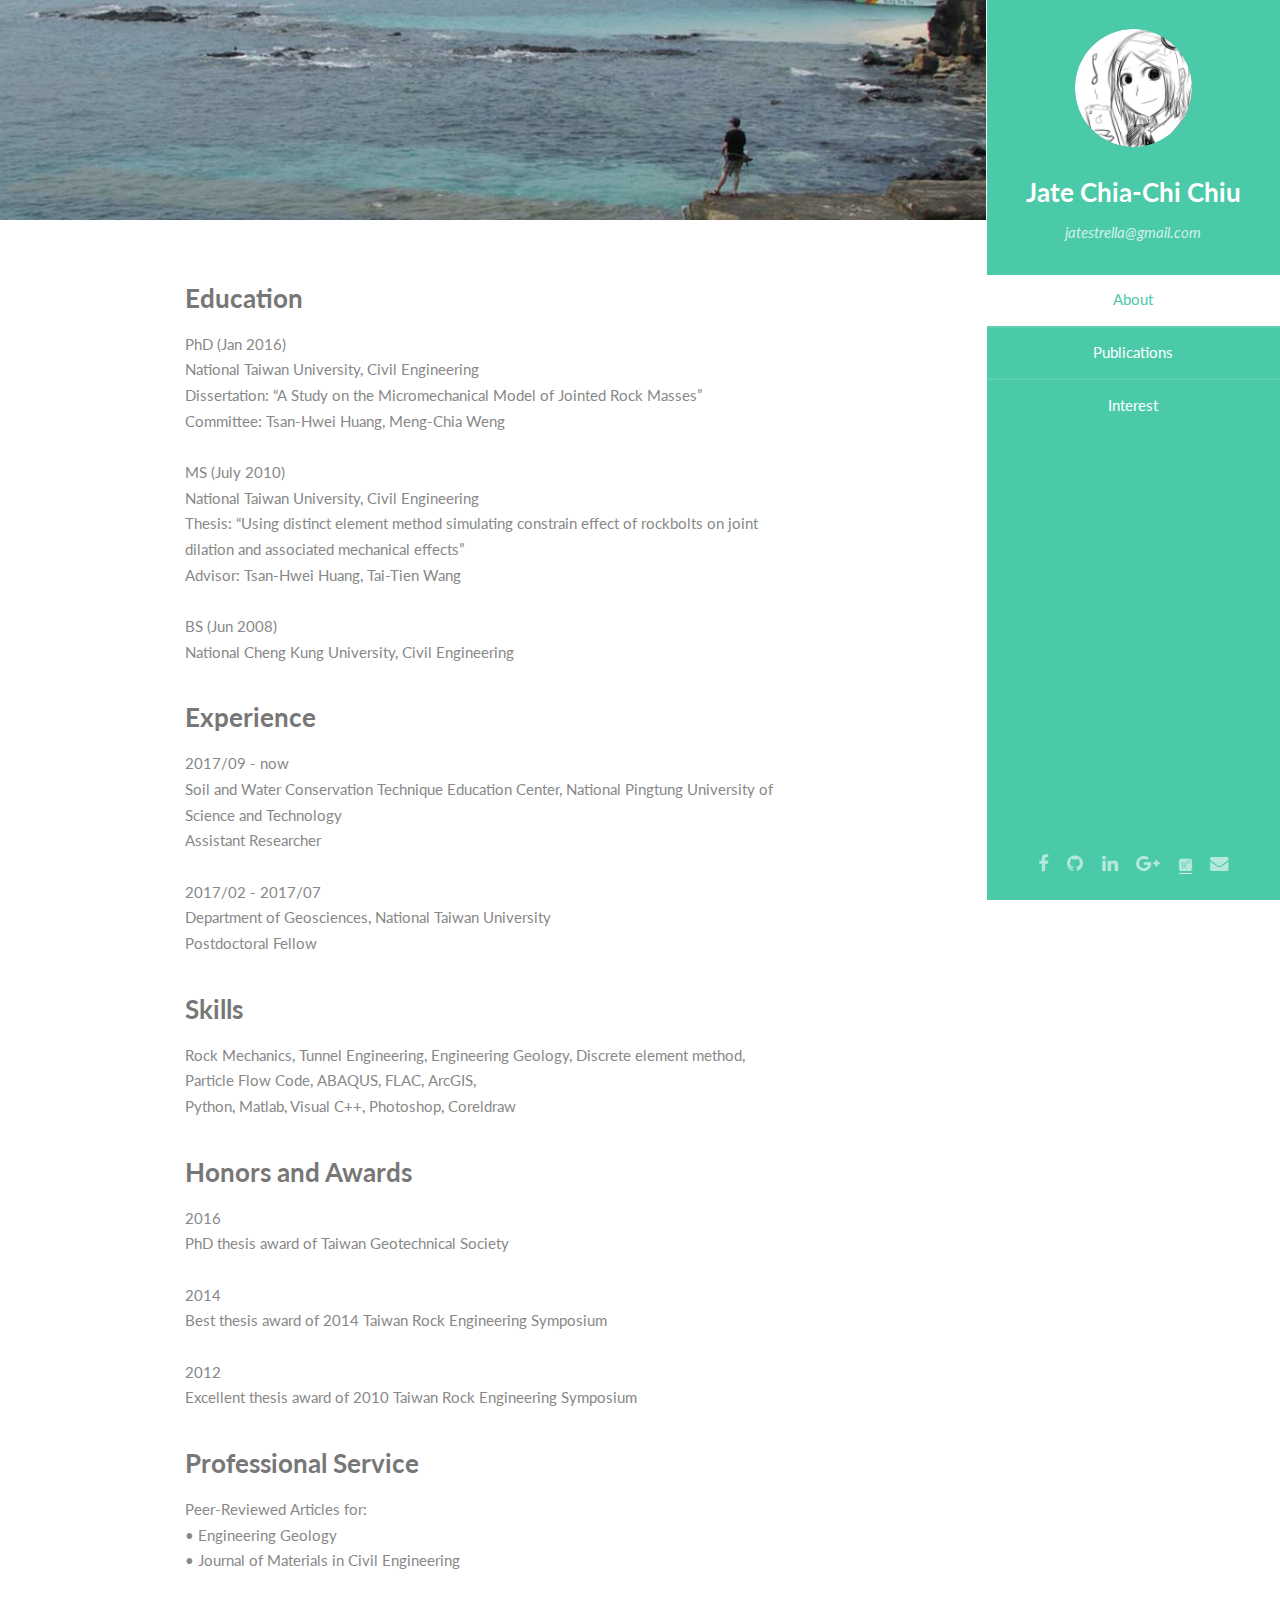
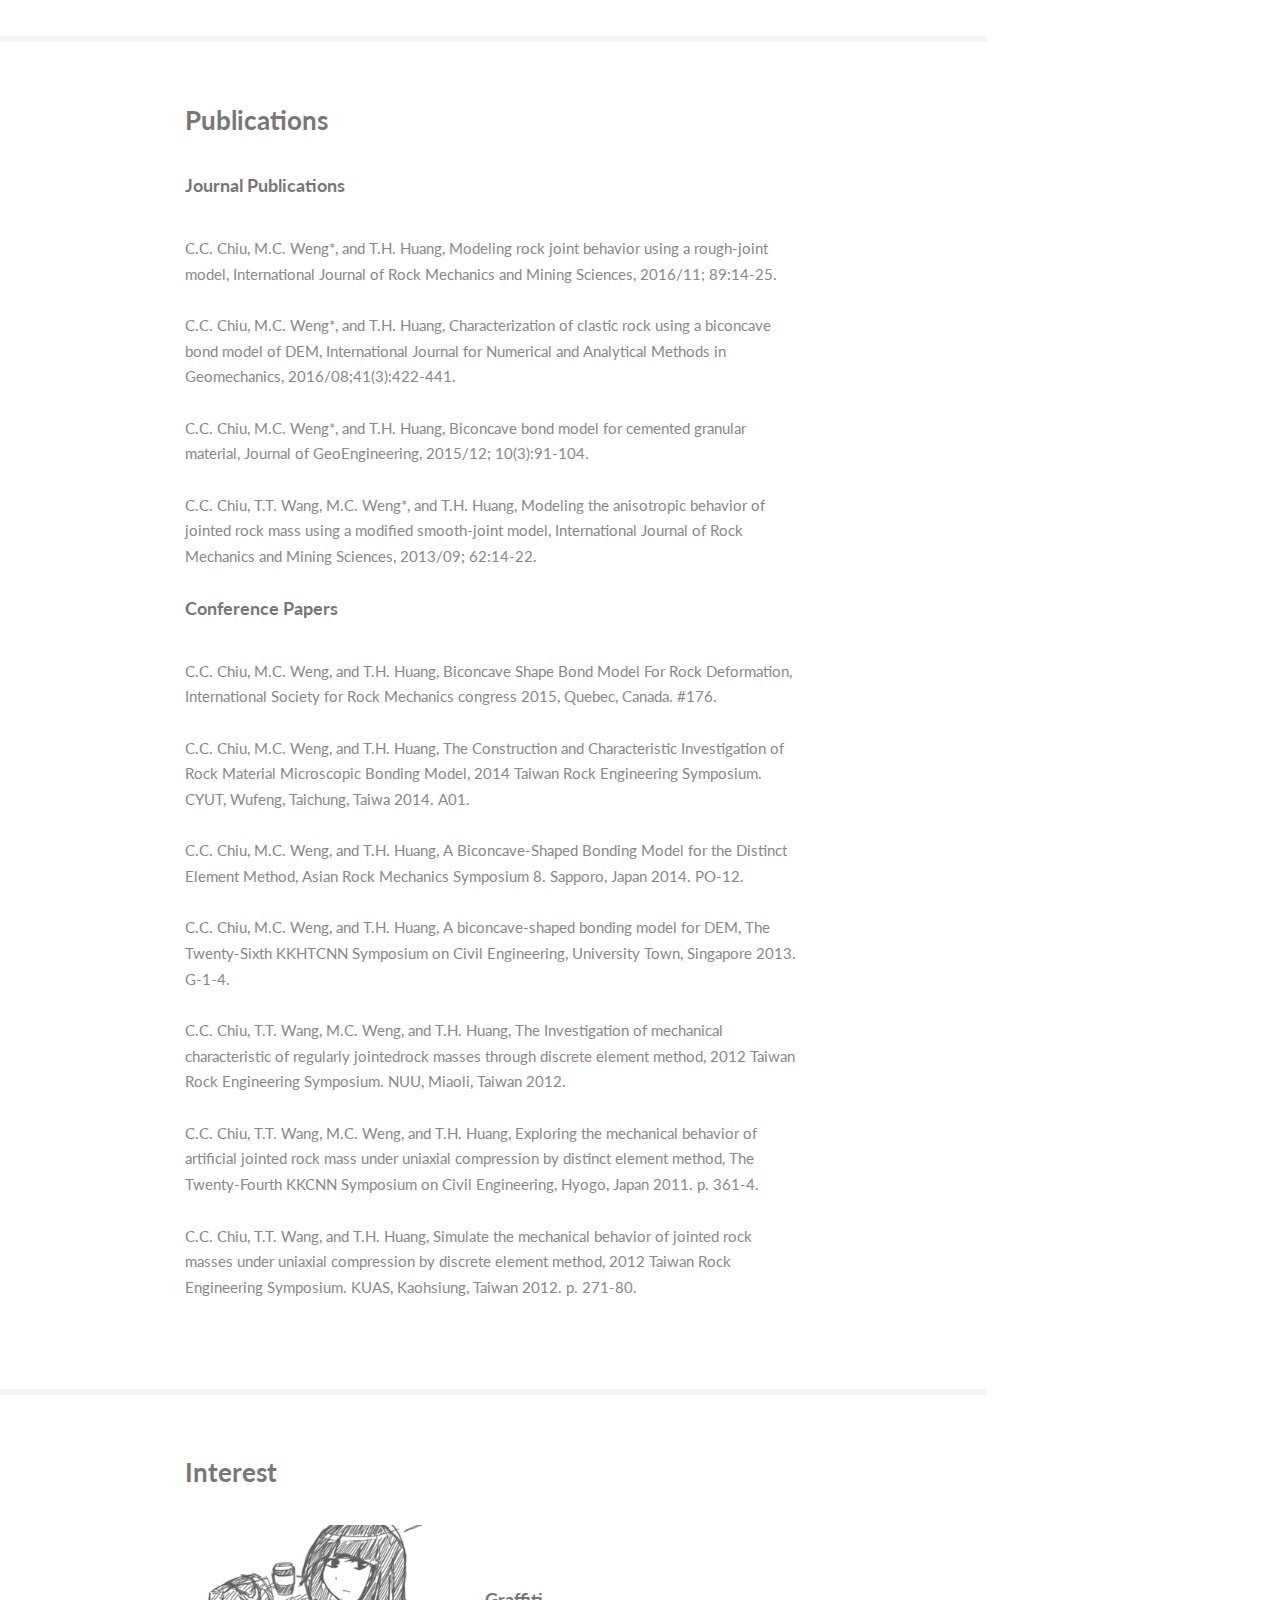
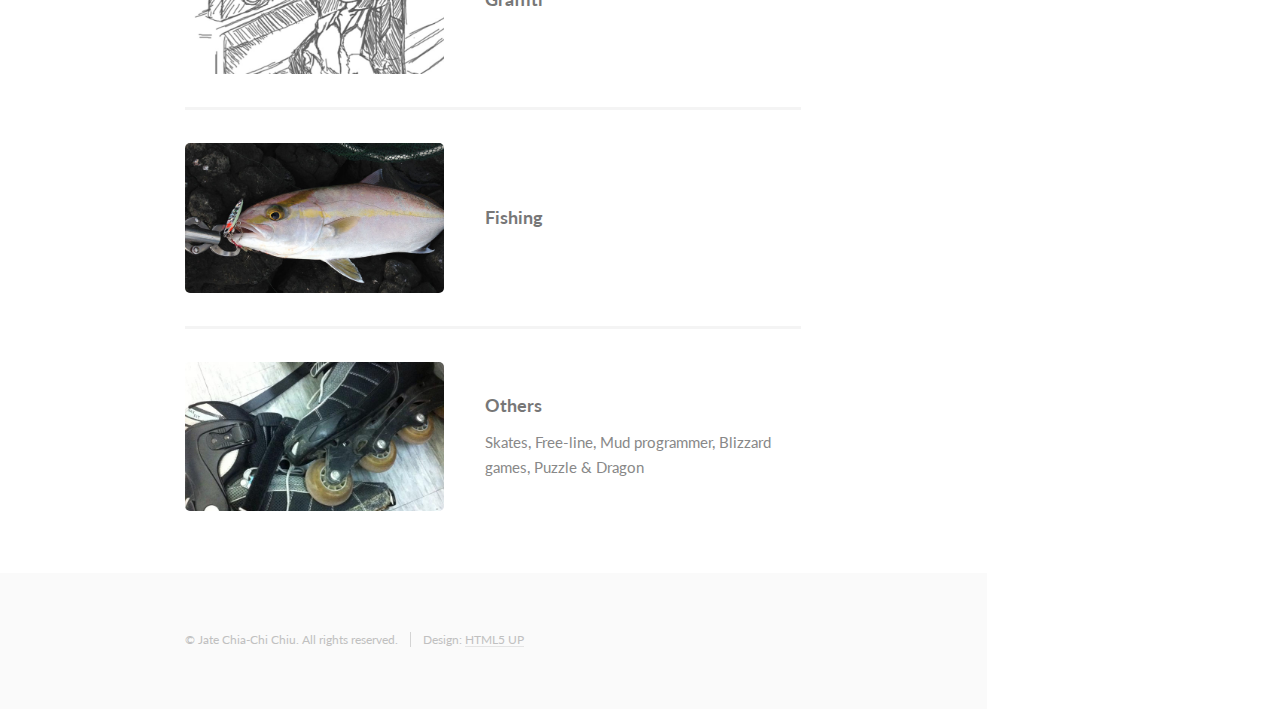
==== index.html @ c4b32a1b "Add files via upload" ====
<!DOCTYPE HTML>
<!--
	Read Only by HTML5 UP
	html5up.net | @ajlkn
	Free for personal and commercial use under the CCA 3.0 license (html5up.net/license)
-->
<html>
	<head>
		<title>Jate's Personal Website</title>
		<meta charset="utf-8" />
		<meta name="viewport" content="width=device-width, initial-scale=1" />
		<!--[if lte IE 8]><script src="assets/js/ie/html5shiv.js"></script><![endif]-->
		<link rel="stylesheet" href="assets/css/main.css" />
		<link rel="stylesheet" href="assets/css/academicons.css"/>
		<link rel="shortcut icon" href="favicon.ico"/>		
		<!--[if lte IE 8]><link rel="stylesheet" href="assets/css/ie8.css" /><![endif]-->
	</head>
	<body>

		<!-- Header -->
			<section id="header">
				<header>
					<span class="image avatar"><img src="images/logo.jpg" alt="" /></span>
					<h1 id="logo"><a href="#">Jate Chia-Chi Chiu</a></h1>
					<p><i><a href="mailto:jatestrella@gmail.com" class="icon">jatestrella@gmail.com</a></i></p>
				</header>
				<nav id="nav">
					<ul>
						<li><a href="#one" class="active">About</a></li>
						<li><a href="#two">Publications</a></li>
						<li><a href="#three">Interest</a></li>
					</ul>
				</nav>
				<footer>
					<ul class="icons">
						<li><a href="https://www.facebook.com/estrella.jate" class="icon fa-facebook"><span class="label"></span></a></li>
						<li><a href="https://github.com/jatestrella" class="icon fa-github"><span class="label"></span></a></li>
						<li><a href="https://www.linkedin.com/in/chia-chi-chiu-8724b4b8/" class="icon fa-linkedin"><span class="label"></span></a></li>
						<li><a href="https://plus.google.com/+EstrellaJate" class="icon fa-google-plus"><span class="label"></span></a></li>
						<li><a href="https://www.researchgate.net/profile/Chia_Chi_Chiu" class="ai ai-researchgate-square"><span class="label"></span></a></li>	
						<li><a href="mailto:jatestrella@gmail.com" class="icon fa-envelope"><span class="label"></span></a></li>
					</ul>
				</footer>
			</section>

		<!-- Wrapper -->
			<div id="wrapper">

				<!-- Main -->
					<div id="main">

						<!-- One -->
							<section id="one">
								<div class="container">
									<header class="major">
										<h3>Education</h3>
									</header>
									<p>
										PhD (Jan 2016)<br/>
										National Taiwan University, Civil Engineering<br />
										Dissertation: “A Study on the Micromechanical Model of Jointed Rock Masses”<br/>
										Committee: Tsan-Hwei Huang, Meng-Chia Weng<br/>
										<br/>
										MS (July 2010)<br/>
										National Taiwan University, Civil Engineering<br/>
										Thesis: “Using distinct element method simulating constrain effect of rockbolts on joint dilation and associated mechanical effects”<br/>
										Advisor: Tsan-Hwei Huang, Tai-Tien Wang<br/>
										<br/>
										BS (Jun 2008)<br/>
										National Cheng Kung University, Civil Engineering<br/>
									</p>
									
									<header class="major">
										<h3>Experience</h3>
									</header>
									<p>
										2017/09 - now<br/>
										Soil and Water Conservation Technique Education Center, National Pingtung University of Science and Technology<br/>
										Assistant Researcher<br/>
										<br/>
										2017/02 - 2017/07<br/>
										Department of Geosciences, National Taiwan University<br/>
										Postdoctoral Fellow<br/>
									</p>
									
									<header class="major">
										<h3>Skills</h3>
									</header>
									<p>
										Rock Mechanics, Tunnel Engineering, Engineering Geology, Discrete element method, <br/>
										Particle Flow Code, ABAQUS, FLAC, ArcGIS, <br/>
										Python, Matlab, Visual C++, Photoshop, Coreldraw
									</p>
									
									<header class="major">
										<h3>Honors and Awards</h3>
									</header>
									<p>
										2016<br/>
										PhD thesis award of Taiwan Geotechnical Society<br/>
										<br/>
										2014<br/>
										Best thesis award of 2014 Taiwan Rock Engineering Symposium<br/>
										<br/>
										2012<br/>
										Excellent thesis award of 2010 Taiwan Rock Engineering Symposium<br/>
									</p>
									
									<header class="major">
										<h3>Professional Service</h3>
									</header>
									<p>
										Peer-Reviewed Articles for:<br/>
										•   Engineering Geology<br/>
										•   Journal of Materials in Civil Engineering<br/>
									</p>
									
								</div>
							</section>

						<!-- Two -->
							<section id="two">
								<div class="container">
									<header class="major">
										<h3>Publications</h3>
									</header>
									<p>
										<h4>Journal Publications</h4><br/>
										C.C. Chiu, M.C. Weng*, and T.H. Huang, Modeling rock joint behavior using a rough-joint model, International Journal of Rock Mechanics and Mining Sciences, 2016/11; 89:14-25.<br/><br/>
										C.C. Chiu, M.C. Weng*, and T.H. Huang, Characterization of clastic rock using a biconcave bond model of DEM, International Journal for Numerical and Analytical Methods in Geomechanics, 2016/08;41(3):422-441.<br/><br/>
										C.C. Chiu, M.C. Weng*, and T.H. Huang, Biconcave bond model for cemented granular material, Journal of GeoEngineering, 2015/12; 10(3):91-104.<br/><br/>
										C.C. Chiu, T.T. Wang, M.C. Weng*, and T.H. Huang, Modeling the anisotropic behavior of jointed rock mass using a modified smooth-joint model, International Journal of Rock Mechanics and Mining Sciences, 2013/09; 62:14-22.<br/><br/>
										<h4>Conference Papers</h4><br/>
										C.C. Chiu, M.C. Weng, and T.H. Huang, Biconcave Shape Bond Model For Rock Deformation,  International Society for Rock Mechanics congress 2015, Quebec, Canada. #176.<br/><br/>
										C.C. Chiu, M.C. Weng, and T.H. Huang, The Construction and Characteristic Investigation of Rock Material Microscopic Bonding Model, 2014 Taiwan Rock Engineering Symposium. CYUT, Wufeng, Taichung, Taiwa 2014. A01.<br/><br/>
										C.C. Chiu, M.C. Weng, and T.H. Huang, A Biconcave-Shaped Bonding Model for the Distinct Element Method, Asian Rock Mechanics Symposium 8. Sapporo, Japan 2014. PO-12.<br/><br/>
										C.C. Chiu, M.C. Weng, and T.H. Huang, A biconcave-shaped bonding model for DEM, The Twenty-Sixth KKHTCNN Symposium on Civil Engineering, University Town, Singapore 2013. G-1-4.<br/><br/>
										C.C. Chiu, T.T. Wang, M.C. Weng, and T.H. Huang, The Investigation of mechanical characteristic of regularly jointedrock masses through discrete element method, 2012 Taiwan Rock Engineering Symposium. NUU, Miaoli, Taiwan 2012.<br/><br/>
										C.C. Chiu, T.T. Wang, M.C. Weng, and T.H. Huang, Exploring the mechanical behavior of artificial jointed rock mass under uniaxial compression by distinct element method, The Twenty-Fourth KKCNN Symposium on Civil Engineering, Hyogo, Japan 2011. p. 361-4.<br/><br/>
										C.C. Chiu, T.T. Wang, and T.H. Huang, Simulate the mechanical behavior of jointed rock masses under uniaxial compression by discrete element method, 2012 Taiwan Rock Engineering Symposium. KUAS, Kaohsiung, Taiwan 2012. p. 271-80.<br/><br/>
									</p>

								</div>
							</section>

						<!-- Three -->
							<section id="three">
								<div class="container">
									<h3>Interest</h3>
									<p></p>
									<div class="features">
										<article>
											<a href="#" class="image"><img src="images/Graffiti.jpg" alt="" /></a>
											<div class="inner">
												<h4>Graffiti</h4>
											</div>
										</article>
										<article>
											<a href="fishingalbum.html" class="image"><img src="images/Fishing.jpg" alt="" /></a>
											<div class="inner">
												<h4>Fishing</h4>
											</div>
											
											
											
											
										</article>
										<article>
											<a href="#" class="image"><img src="images/Interest.jpg" alt="" /></a>
											<div class="inner">
												<h4>Others</h4>
												<p>Skates, Free-line, Mud programmer, Blizzard games, Puzzle & Dragon</p>
											</div>
										</article>
									</div>
								</div>
							</section>

					</div>

				<!-- Footer -->
					<section id="footer">
						<div class="container">
							<ul class="copyright">
								<li>&copy; Jate Chia-Chi Chiu. All rights reserved.</li><li>Design: <a href="http://html5up.net">HTML5 UP</a></li>
							</ul>
						</div>
					</section>

			</div>

		<!-- Scripts -->
			<script src="assets/js/jquery.min.js"></script>
			<script src="assets/js/jquery.scrollzer.min.js"></script>
			<script src="assets/js/jquery.scrolly.min.js"></script>
			<script src="assets/js/skel.min.js"></script>
			<script src="assets/js/util.js"></script>
			<!--[if lte IE 8]><script src="assets/js/ie/respond.min.js"></script><![endif]-->
			<script src="assets/js/main.js"></script>

	</body>
</html>
---- assets/css/main.css ----
@import url("font-awesome.min.css");
@import url("https://fonts.googleapis.com/css?family=Lato:400,400italic,700,700italic|Source+Code+Pro:400");

/*
	Read Only by HTML5 UP
	html5up.net | @ajlkn
	Free for personal and commercial use under the CCA 3.0 license (html5up.net/license)
*/

/* Reset */

	html, body, div, span, applet, object, iframe, h1, h2, h3, h4, h5, h6, p, blockquote, pre, a, abbr, acronym, address, big, cite, code, del, dfn, em, img, ins, kbd, q, s, samp, small, strike, strong, sub, sup, tt, var, b, u, i, center, dl, dt, dd, ol, ul, li, fieldset, form, label, legend, table, caption, tbody, tfoot, thead, tr, th, td, article, aside, canvas, details, embed, figure, figcaption, footer, header, hgroup, menu, nav, output, ruby, section, summary, time, mark, audio, video {
		margin: 0;
		padding: 0;
		border: 0;
		font-size: 100%;
		font: inherit;
		vertical-align: baseline;
	}

	article, aside, details, figcaption, figure, footer, header, hgroup, menu, nav, section {
		display: block;
	}

	body {
		line-height: 1;
	}

	ol, ul {
		list-style: none;
	}

	blockquote, q {
		quotes: none;
	}

	blockquote:before, blockquote:after, q:before, q:after {
		content: '';
		content: none;
	}

	table {
		border-collapse: collapse;
		border-spacing: 0;
	}

	body {
		-webkit-text-size-adjust: none;
	}

/* Box Model */

	*, *:before, *:after {
		-moz-box-sizing: border-box;
		-webkit-box-sizing: border-box;
		box-sizing: border-box;
	}

/* Containers */

	.container {
		margin-left: auto;
		margin-right: auto;
	}

	.container.\31 25\25 {
		width: 100%;
		max-width: 56.25em;
		min-width: 45em;
	}

	.container.\37 5\25 {
		width: 33.75em;
	}

	.container.\35 0\25 {
		width: 22.5em;
	}

	.container.\32 5\25 {
		width: 11.25em;
	}

	.container {
		width: 45em;
	}

	@media screen and (max-width: 1680px) {

		.container.\31 25\25 {
			width: 100%;
			max-width: 56.25em;
			min-width: 45em;
		}

		.container.\37 5\25 {
			width: 33.75em;
		}

		.container.\35 0\25 {
			width: 22.5em;
		}

		.container.\32 5\25 {
			width: 11.25em;
		}

		.container {
			width: 45em;
		}

	}

	@media screen and (max-width: 1280px) {

		.container.\31 25\25 {
			width: 100%;
			max-width: 52.5em;
			min-width: 42em;
		}

		.container.\37 5\25 {
			width: 31.5em;
		}

		.container.\35 0\25 {
			width: 21em;
		}

		.container.\32 5\25 {
			width: 10.5em;
		}

		.container {
			width: 42em;
		}

	}

	@media screen and (max-width: 1024px) {

		.container.\31 25\25 {
			width: 100%;
			max-width: 106.25%;
			min-width: 85%;
		}

		.container.\37 5\25 {
			width: 63.75%;
		}

		.container.\35 0\25 {
			width: 42.5%;
		}

		.container.\32 5\25 {
			width: 21.25%;
		}

		.container {
			width: 85% !important;
		}

	}

	@media screen and (max-width: 736px) {

		.container.\31 25\25 {
			width: 100%;
			max-width: 112.5%;
			min-width: 90%;
		}

		.container.\37 5\25 {
			width: 67.5%;
		}

		.container.\35 0\25 {
			width: 45%;
		}

		.container.\32 5\25 {
			width: 22.5%;
		}

		.container {
			width: 90% !important;
		}

	}

	@media screen and (max-width: 480px) {

		.container.\31 25\25 {
			width: 100%;
			max-width: 112.5%;
			min-width: 90%;
		}

		.container.\37 5\25 {
			width: 67.5%;
		}

		.container.\35 0\25 {
			width: 45%;
		}

		.container.\32 5\25 {
			width: 22.5%;
		}

		.container {
			width: 90% !important;
		}

	}

/* Grid */

	.row {
		border-bottom: solid 1px transparent;
		-moz-box-sizing: border-box;
		-webkit-box-sizing: border-box;
		box-sizing: border-box;
	}

	.row > * {
		float: left;
		-moz-box-sizing: border-box;
		-webkit-box-sizing: border-box;
		box-sizing: border-box;
	}

	.row:after, .row:before {
		content: '';
		display: block;
		clear: both;
		height: 0;
	}

	.row.uniform > * > :first-child {
		margin-top: 0;
	}

	.row.uniform > * > :last-child {
		margin-bottom: 0;
	}

	.row.\30 \25 > * {
		padding: 0 0 0 0em;
	}

	.row.\30 \25 {
		margin: 0 0 -1px 0em;
	}

	.row.uniform.\30 \25 > * {
		padding: 0em 0 0 0em;
	}

	.row.uniform.\30 \25 {
		margin: 0em 0 -1px 0em;
	}

	.row > * {
		padding: 0 0 0 2em;
	}

	.row {
		margin: 0 0 -1px -2em;
	}

	.row.uniform > * {
		padding: 2em 0 0 2em;
	}

	.row.uniform {
		margin: -2em 0 -1px -2em;
	}

	.row.\32 00\25 > * {
		padding: 0 0 0 4em;
	}

	.row.\32 00\25 {
		margin: 0 0 -1px -4em;
	}

	.row.uniform.\32 00\25 > * {
		padding: 4em 0 0 4em;
	}

	.row.uniform.\32 00\25 {
		margin: -4em 0 -1px -4em;
	}

	.row.\31 50\25 > * {
		padding: 0 0 0 3em;
	}

	.row.\31 50\25 {
		margin: 0 0 -1px -3em;
	}

	.row.uniform.\31 50\25 > * {
		padding: 3em 0 0 3em;
	}

	.row.uniform.\31 50\25 {
		margin: -3em 0 -1px -3em;
	}

	.row.\35 0\25 > * {
		padding: 0 0 0 1em;
	}

	.row.\35 0\25 {
		margin: 0 0 -1px -1em;
	}

	.row.uniform.\35 0\25 > * {
		padding: 1em 0 0 1em;
	}

	.row.uniform.\35 0\25 {
		margin: -1em 0 -1px -1em;
	}

	.row.\32 5\25 > * {
		padding: 0 0 0 0.5em;
	}

	.row.\32 5\25 {
		margin: 0 0 -1px -0.5em;
	}

	.row.uniform.\32 5\25 > * {
		padding: 0.5em 0 0 0.5em;
	}

	.row.uniform.\32 5\25 {
		margin: -0.5em 0 -1px -0.5em;
	}

	.\31 2u, .\31 2u\24 {
		width: 100%;
		clear: none;
		margin-left: 0;
	}

	.\31 1u, .\31 1u\24 {
		width: 91.6666666667%;
		clear: none;
		margin-left: 0;
	}

	.\31 0u, .\31 0u\24 {
		width: 83.3333333333%;
		clear: none;
		margin-left: 0;
	}

	.\39 u, .\39 u\24 {
		width: 75%;
		clear: none;
		margin-left: 0;
	}

	.\38 u, .\38 u\24 {
		width: 66.6666666667%;
		clear: none;
		margin-left: 0;
	}

	.\37 u, .\37 u\24 {
		width: 58.3333333333%;
		clear: none;
		margin-left: 0;
	}

	.\36 u, .\36 u\24 {
		width: 50%;
		clear: none;
		margin-left: 0;
	}

	.\35 u, .\35 u\24 {
		width: 41.6666666667%;
		clear: none;
		margin-left: 0;
	}

	.\34 u, .\34 u\24 {
		width: 33.3333333333%;
		clear: none;
		margin-left: 0;
	}

	.\33 u, .\33 u\24 {
		width: 25%;
		clear: none;
		margin-left: 0;
	}

	.\32 u, .\32 u\24 {
		width: 16.6666666667%;
		clear: none;
		margin-left: 0;
	}

	.\31 u, .\31 u\24 {
		width: 8.3333333333%;
		clear: none;
		margin-left: 0;
	}

	.\31 2u\24 + *,
	.\31 1u\24 + *,
	.\31 0u\24 + *,
	.\39 u\24 + *,
	.\38 u\24 + *,
	.\37 u\24 + *,
	.\36 u\24 + *,
	.\35 u\24 + *,
	.\34 u\24 + *,
	.\33 u\24 + *,
	.\32 u\24 + *,
	.\31 u\24 + * {
		clear: left;
	}

	.\-11u {
		margin-left: 91.66667%;
	}

	.\-10u {
		margin-left: 83.33333%;
	}

	.\-9u {
		margin-left: 75%;
	}

	.\-8u {
		margin-left: 66.66667%;
	}

	.\-7u {
		margin-left: 58.33333%;
	}

	.\-6u {
		margin-left: 50%;
	}

	.\-5u {
		margin-left: 41.66667%;
	}

	.\-4u {
		margin-left: 33.33333%;
	}

	.\-3u {
		margin-left: 25%;
	}

	.\-2u {
		margin-left: 16.66667%;
	}

	.\-1u {
		margin-left: 8.33333%;
	}

	@media screen and (max-width: 1680px) {

		.row > * {
			padding: 0 0 0 2em;
		}

		.row {
			margin: 0 0 -1px -2em;
		}

		.row.uniform > * {
			padding: 2em 0 0 2em;
		}

		.row.uniform {
			margin: -2em 0 -1px -2em;
		}

		.row.\32 00\25 > * {
			padding: 0 0 0 4em;
		}

		.row.\32 00\25 {
			margin: 0 0 -1px -4em;
		}

		.row.uniform.\32 00\25 > * {
			padding: 4em 0 0 4em;
		}

		.row.uniform.\32 00\25 {
			margin: -4em 0 -1px -4em;
		}

		.row.\31 50\25 > * {
			padding: 0 0 0 3em;
		}

		.row.\31 50\25 {
			margin: 0 0 -1px -3em;
		}

		.row.uniform.\31 50\25 > * {
			padding: 3em 0 0 3em;
		}

		.row.uniform.\31 50\25 {
			margin: -3em 0 -1px -3em;
		}

		.row.\35 0\25 > * {
			padding: 0 0 0 1em;
		}

		.row.\35 0\25 {
			margin: 0 0 -1px -1em;
		}

		.row.uniform.\35 0\25 > * {
			padding: 1em 0 0 1em;
		}

		.row.uniform.\35 0\25 {
			margin: -1em 0 -1px -1em;
		}

		.row.\32 5\25 > * {
			padding: 0 0 0 0.5em;
		}

		.row.\32 5\25 {
			margin: 0 0 -1px -0.5em;
		}

		.row.uniform.\32 5\25 > * {
			padding: 0.5em 0 0 0.5em;
		}

		.row.uniform.\32 5\25 {
			margin: -0.5em 0 -1px -0.5em;
		}

		.\31 2u\28xlarge\29, .\31 2u\24\28xlarge\29 {
			width: 100%;
			clear: none;
			margin-left: 0;
		}

		.\31 1u\28xlarge\29, .\31 1u\24\28xlarge\29 {
			width: 91.6666666667%;
			clear: none;
			margin-left: 0;
		}

		.\31 0u\28xlarge\29, .\31 0u\24\28xlarge\29 {
			width: 83.3333333333%;
			clear: none;
			margin-left: 0;
		}

		.\39 u\28xlarge\29, .\39 u\24\28xlarge\29 {
			width: 75%;
			clear: none;
			margin-left: 0;
		}

		.\38 u\28xlarge\29, .\38 u\24\28xlarge\29 {
			width: 66.6666666667%;
			clear: none;
			margin-left: 0;
		}

		.\37 u\28xlarge\29, .\37 u\24\28xlarge\29 {
			width: 58.3333333333%;
			clear: none;
			margin-left: 0;
		}

		.\36 u\28xlarge\29, .\36 u\24\28xlarge\29 {
			width: 50%;
			clear: none;
			margin-left: 0;
		}

		.\35 u\28xlarge\29, .\35 u\24\28xlarge\29 {
			width: 41.6666666667%;
			clear: none;
			margin-left: 0;
		}

		.\34 u\28xlarge\29, .\34 u\24\28xlarge\29 {
			width: 33.3333333333%;
			clear: none;
			margin-left: 0;
		}

		.\33 u\28xlarge\29, .\33 u\24\28xlarge\29 {
			width: 25%;
			clear: none;
			margin-left: 0;
		}

		.\32 u\28xlarge\29, .\32 u\24\28xlarge\29 {
			width: 16.6666666667%;
			clear: none;
			margin-left: 0;
		}

		.\31 u\28xlarge\29, .\31 u\24\28xlarge\29 {
			width: 8.3333333333%;
			clear: none;
			margin-left: 0;
		}

		.\31 2u\24\28xlarge\29 + *,
		.\31 1u\24\28xlarge\29 + *,
		.\31 0u\24\28xlarge\29 + *,
		.\39 u\24\28xlarge\29 + *,
		.\38 u\24\28xlarge\29 + *,
		.\37 u\24\28xlarge\29 + *,
		.\36 u\24\28xlarge\29 + *,
		.\35 u\24\28xlarge\29 + *,
		.\34 u\24\28xlarge\29 + *,
		.\33 u\24\28xlarge\29 + *,
		.\32 u\24\28xlarge\29 + *,
		.\31 u\24\28xlarge\29 + * {
			clear: left;
		}

		.\-11u\28xlarge\29 {
			margin-left: 91.66667%;
		}

		.\-10u\28xlarge\29 {
			margin-left: 83.33333%;
		}

		.\-9u\28xlarge\29 {
			margin-left: 75%;
		}

		.\-8u\28xlarge\29 {
			margin-left: 66.66667%;
		}

		.\-7u\28xlarge\29 {
			margin-left: 58.33333%;
		}

		.\-6u\28xlarge\29 {
			margin-left: 50%;
		}

		.\-5u\28xlarge\29 {
			margin-left: 41.66667%;
		}

		.\-4u\28xlarge\29 {
			margin-left: 33.33333%;
		}

		.\-3u\28xlarge\29 {
			margin-left: 25%;
		}

		.\-2u\28xlarge\29 {
			margin-left: 16.66667%;
		}

		.\-1u\28xlarge\29 {
			margin-left: 8.33333%;
		}

	}

	@media screen and (max-width: 1280px) {

		.row > * {
			padding: 0 0 0 1.5em;
		}

		.row {
			margin: 0 0 -1px -1.5em;
		}

		.row.uniform > * {
			padding: 1.5em 0 0 1.5em;
		}

		.row.uniform {
			margin: -1.5em 0 -1px -1.5em;
		}

		.row.\32 00\25 > * {
			padding: 0 0 0 3em;
		}

		.row.\32 00\25 {
			margin: 0 0 -1px -3em;
		}

		.row.uniform.\32 00\25 > * {
			padding: 3em 0 0 3em;
		}

		.row.uniform.\32 00\25 {
			margin: -3em 0 -1px -3em;
		}

		.row.\31 50\25 > * {
			padding: 0 0 0 2.25em;
		}

		.row.\31 50\25 {
			margin: 0 0 -1px -2.25em;
		}

		.row.uniform.\31 50\25 > * {
			padding: 2.25em 0 0 2.25em;
		}

		.row.uniform.\31 50\25 {
			margin: -2.25em 0 -1px -2.25em;
		}

		.row.\35 0\25 > * {
			padding: 0 0 0 0.75em;
		}

		.row.\35 0\25 {
			margin: 0 0 -1px -0.75em;
		}

		.row.uniform.\35 0\25 > * {
			padding: 0.75em 0 0 0.75em;
		}

		.row.uniform.\35 0\25 {
			margin: -0.75em 0 -1px -0.75em;
		}

		.row.\32 5\25 > * {
			padding: 0 0 0 0.375em;
		}

		.row.\32 5\25 {
			margin: 0 0 -1px -0.375em;
		}

		.row.uniform.\32 5\25 > * {
			padding: 0.375em 0 0 0.375em;
		}

		.row.uniform.\32 5\25 {
			margin: -0.375em 0 -1px -0.375em;
		}

		.\31 2u\28large\29, .\31 2u\24\28large\29 {
			width: 100%;
			clear: none;
			margin-left: 0;
		}

		.\31 1u\28large\29, .\31 1u\24\28large\29 {
			width: 91.6666666667%;
			clear: none;
			margin-left: 0;
		}

		.\31 0u\28large\29, .\31 0u\24\28large\29 {
			width: 83.3333333333%;
			clear: none;
			margin-left: 0;
		}

		.\39 u\28large\29, .\39 u\24\28large\29 {
			width: 75%;
			clear: none;
			margin-left: 0;
		}

		.\38 u\28large\29, .\38 u\24\28large\29 {
			width: 66.6666666667%;
			clear: none;
			margin-left: 0;
		}

		.\37 u\28large\29, .\37 u\24\28large\29 {
			width: 58.3333333333%;
			clear: none;
			margin-left: 0;
		}

		.\36 u\28large\29, .\36 u\24\28large\29 {
			width: 50%;
			clear: none;
			margin-left: 0;
		}

		.\35 u\28large\29, .\35 u\24\28large\29 {
			width: 41.6666666667%;
			clear: none;
			margin-left: 0;
		}

		.\34 u\28large\29, .\34 u\24\28large\29 {
			width: 33.3333333333%;
			clear: none;
			margin-left: 0;
		}

		.\33 u\28large\29, .\33 u\24\28large\29 {
			width: 25%;
			clear: none;
			margin-left: 0;
		}

		.\32 u\28large\29, .\32 u\24\28large\29 {
			width: 16.6666666667%;
			clear: none;
			margin-left: 0;
		}

		.\31 u\28large\29, .\31 u\24\28large\29 {
			width: 8.3333333333%;
			clear: none;
			margin-left: 0;
		}

		.\31 2u\24\28large\29 + *,
		.\31 1u\24\28large\29 + *,
		.\31 0u\24\28large\29 + *,
		.\39 u\24\28large\29 + *,
		.\38 u\24\28large\29 + *,
		.\37 u\24\28large\29 + *,
		.\36 u\24\28large\29 + *,
		.\35 u\24\28large\29 + *,
		.\34 u\24\28large\29 + *,
		.\33 u\24\28large\29 + *,
		.\32 u\24\28large\29 + *,
		.\31 u\24\28large\29 + * {
			clear: left;
		}

		.\-11u\28large\29 {
			margin-left: 91.66667%;
		}

		.\-10u\28large\29 {
			margin-left: 83.33333%;
		}

		.\-9u\28large\29 {
			margin-left: 75%;
		}

		.\-8u\28large\29 {
			margin-left: 66.66667%;
		}

		.\-7u\28large\29 {
			margin-left: 58.33333%;
		}

		.\-6u\28large\29 {
			margin-left: 50%;
		}

		.\-5u\28large\29 {
			margin-left: 41.66667%;
		}

		.\-4u\28large\29 {
			margin-left: 33.33333%;
		}

		.\-3u\28large\29 {
			margin-left: 25%;
		}

		.\-2u\28large\29 {
			margin-left: 16.66667%;
		}

		.\-1u\28large\29 {
			margin-left: 8.33333%;
		}

	}

	@media screen and (max-width: 1024px) {

		.row > * {
			padding: 0 0 0 1.5em;
		}

		.row {
			margin: 0 0 -1px -1.5em;
		}

		.row.uniform > * {
			padding: 1.5em 0 0 1.5em;
		}

		.row.uniform {
			margin: -1.5em 0 -1px -1.5em;
		}

		.row.\32 00\25 > * {
			padding: 0 0 0 3em;
		}

		.row.\32 00\25 {
			margin: 0 0 -1px -3em;
		}

		.row.uniform.\32 00\25 > * {
			padding: 3em 0 0 3em;
		}

		.row.uniform.\32 00\25 {
			margin: -3em 0 -1px -3em;
		}

		.row.\31 50\25 > * {
			padding: 0 0 0 2.25em;
		}

		.row.\31 50\25 {
			margin: 0 0 -1px -2.25em;
		}

		.row.uniform.\31 50\25 > * {
			padding: 2.25em 0 0 2.25em;
		}

		.row.uniform.\31 50\25 {
			margin: -2.25em 0 -1px -2.25em;
		}

		.row.\35 0\25 > * {
			padding: 0 0 0 0.75em;
		}

		.row.\35 0\25 {
			margin: 0 0 -1px -0.75em;
		}

		.row.uniform.\35 0\25 > * {
			padding: 0.75em 0 0 0.75em;
		}

		.row.uniform.\35 0\25 {
			margin: -0.75em 0 -1px -0.75em;
		}

		.row.\32 5\25 > * {
			padding: 0 0 0 0.375em;
		}

		.row.\32 5\25 {
			margin: 0 0 -1px -0.375em;
		}

		.row.uniform.\32 5\25 > * {
			padding: 0.375em 0 0 0.375em;
		}

		.row.uniform.\32 5\25 {
			margin: -0.375em 0 -1px -0.375em;
		}

		.\31 2u\28medium\29, .\31 2u\24\28medium\29 {
			width: 100%;
			clear: none;
			margin-left: 0;
		}

		.\31 1u\28medium\29, .\31 1u\24\28medium\29 {
			width: 91.6666666667%;
			clear: none;
			margin-left: 0;
		}

		.\31 0u\28medium\29, .\31 0u\24\28medium\29 {
			width: 83.3333333333%;
			clear: none;
			margin-left: 0;
		}

		.\39 u\28medium\29, .\39 u\24\28medium\29 {
			width: 75%;
			clear: none;
			margin-left: 0;
		}

		.\38 u\28medium\29, .\38 u\24\28medium\29 {
			width: 66.6666666667%;
			clear: none;
			margin-left: 0;
		}

		.\37 u\28medium\29, .\37 u\24\28medium\29 {
			width: 58.3333333333%;
			clear: none;
			margin-left: 0;
		}

		.\36 u\28medium\29, .\36 u\24\28medium\29 {
			width: 50%;
			clear: none;
			margin-left: 0;
		}

		.\35 u\28medium\29, .\35 u\24\28medium\29 {
			width: 41.6666666667%;
			clear: none;
			margin-left: 0;
		}

		.\34 u\28medium\29, .\34 u\24\28medium\29 {
			width: 33.3333333333%;
			clear: none;
			margin-left: 0;
		}

		.\33 u\28medium\29, .\33 u\24\28medium\29 {
			width: 25%;
			clear: none;
			margin-left: 0;
		}

		.\32 u\28medium\29, .\32 u\24\28medium\29 {
			width: 16.6666666667%;
			clear: none;
			margin-left: 0;
		}

		.\31 u\28medium\29, .\31 u\24\28medium\29 {
			width: 8.3333333333%;
			clear: none;
			margin-left: 0;
		}

		.\31 2u\24\28medium\29 + *,
		.\31 1u\24\28medium\29 + *,
		.\31 0u\24\28medium\29 + *,
		.\39 u\24\28medium\29 + *,
		.\38 u\24\28medium\29 + *,
		.\37 u\24\28medium\29 + *,
		.\36 u\24\28medium\29 + *,
		.\35 u\24\28medium\29 + *,
		.\34 u\24\28medium\29 + *,
		.\33 u\24\28medium\29 + *,
		.\32 u\24\28medium\29 + *,
		.\31 u\24\28medium\29 + * {
			clear: left;
		}

		.\-11u\28medium\29 {
			margin-left: 91.66667%;
		}

		.\-10u\28medium\29 {
			margin-left: 83.33333%;
		}

		.\-9u\28medium\29 {
			margin-left: 75%;
		}

		.\-8u\28medium\29 {
			margin-left: 66.66667%;
		}

		.\-7u\28medium\29 {
			margin-left: 58.33333%;
		}

		.\-6u\28medium\29 {
			margin-left: 50%;
		}

		.\-5u\28medium\29 {
			margin-left: 41.66667%;
		}

		.\-4u\28medium\29 {
			margin-left: 33.33333%;
		}

		.\-3u\28medium\29 {
			margin-left: 25%;
		}

		.\-2u\28medium\29 {
			margin-left: 16.66667%;
		}

		.\-1u\28medium\29 {
			margin-left: 8.33333%;
		}

	}

	@media screen and (max-width: 736px) {

		.row > * {
			padding: 0 0 0 1.25em;
		}

		.row {
			margin: 0 0 -1px -1.25em;
		}

		.row.uniform > * {
			padding: 1.25em 0 0 1.25em;
		}

		.row.uniform {
			margin: -1.25em 0 -1px -1.25em;
		}

		.row.\32 00\25 > * {
			padding: 0 0 0 2.5em;
		}

		.row.\32 00\25 {
			margin: 0 0 -1px -2.5em;
		}

		.row.uniform.\32 00\25 > * {
			padding: 2.5em 0 0 2.5em;
		}

		.row.uniform.\32 00\25 {
			margin: -2.5em 0 -1px -2.5em;
		}

		.row.\31 50\25 > * {
			padding: 0 0 0 1.875em;
		}

		.row.\31 50\25 {
			margin: 0 0 -1px -1.875em;
		}

		.row.uniform.\31 50\25 > * {
			padding: 1.875em 0 0 1.875em;
		}

		.row.uniform.\31 50\25 {
			margin: -1.875em 0 -1px -1.875em;
		}

		.row.\35 0\25 > * {
			padding: 0 0 0 0.625em;
		}

		.row.\35 0\25 {
			margin: 0 0 -1px -0.625em;
		}

		.row.uniform.\35 0\25 > * {
			padding: 0.625em 0 0 0.625em;
		}

		.row.uniform.\35 0\25 {
			margin: -0.625em 0 -1px -0.625em;
		}

		.row.\32 5\25 > * {
			padding: 0 0 0 0.3125em;
		}

		.row.\32 5\25 {
			margin: 0 0 -1px -0.3125em;
		}

		.row.uniform.\32 5\25 > * {
			padding: 0.3125em 0 0 0.3125em;
		}

		.row.uniform.\32 5\25 {
			margin: -0.3125em 0 -1px -0.3125em;
		}

		.\31 2u\28small\29, .\31 2u\24\28small\29 {
			width: 100%;
			clear: none;
			margin-left: 0;
		}

		.\31 1u\28small\29, .\31 1u\24\28small\29 {
			width: 91.6666666667%;
			clear: none;
			margin-left: 0;
		}

		.\31 0u\28small\29, .\31 0u\24\28small\29 {
			width: 83.3333333333%;
			clear: none;
			margin-left: 0;
		}

		.\39 u\28small\29, .\39 u\24\28small\29 {
			width: 75%;
			clear: none;
			margin-left: 0;
		}

		.\38 u\28small\29, .\38 u\24\28small\29 {
			width: 66.6666666667%;
			clear: none;
			margin-left: 0;
		}

		.\37 u\28small\29, .\37 u\24\28small\29 {
			width: 58.3333333333%;
			clear: none;
			margin-left: 0;
		}

		.\36 u\28small\29, .\36 u\24\28small\29 {
			width: 50%;
			clear: none;
			margin-left: 0;
		}

		.\35 u\28small\29, .\35 u\24\28small\29 {
			width: 41.6666666667%;
			clear: none;
			margin-left: 0;
		}

		.\34 u\28small\29, .\34 u\24\28small\29 {
			width: 33.3333333333%;
			clear: none;
			margin-left: 0;
		}

		.\33 u\28small\29, .\33 u\24\28small\29 {
			width: 25%;
			clear: none;
			margin-left: 0;
		}

		.\32 u\28small\29, .\32 u\24\28small\29 {
			width: 16.6666666667%;
			clear: none;
			margin-left: 0;
		}

		.\31 u\28small\29, .\31 u\24\28small\29 {
			width: 8.3333333333%;
			clear: none;
			margin-left: 0;
		}

		.\31 2u\24\28small\29 + *,
		.\31 1u\24\28small\29 + *,
		.\31 0u\24\28small\29 + *,
		.\39 u\24\28small\29 + *,
		.\38 u\24\28small\29 + *,
		.\37 u\24\28small\29 + *,
		.\36 u\24\28small\29 + *,
		.\35 u\24\28small\29 + *,
		.\34 u\24\28small\29 + *,
		.\33 u\24\28small\29 + *,
		.\32 u\24\28small\29 + *,
		.\31 u\24\28small\29 + * {
			clear: left;
		}

		.\-11u\28small\29 {
			margin-left: 91.66667%;
		}

		.\-10u\28small\29 {
			margin-left: 83.33333%;
		}

		.\-9u\28small\29 {
			margin-left: 75%;
		}

		.\-8u\28small\29 {
			margin-left: 66.66667%;
		}

		.\-7u\28small\29 {
			margin-left: 58.33333%;
		}

		.\-6u\28small\29 {
			margin-left: 50%;
		}

		.\-5u\28small\29 {
			margin-left: 41.66667%;
		}

		.\-4u\28small\29 {
			margin-left: 33.33333%;
		}

		.\-3u\28small\29 {
			margin-left: 25%;
		}

		.\-2u\28small\29 {
			margin-left: 16.66667%;
		}

		.\-1u\28small\29 {
			margin-left: 8.33333%;
		}

	}

	@media screen and (max-width: 480px) {

		.row > * {
			padding: 0 0 0 1.25em;
		}

		.row {
			margin: 0 0 -1px -1.25em;
		}

		.row.uniform > * {
			padding: 1.25em 0 0 1.25em;
		}

		.row.uniform {
			margin: -1.25em 0 -1px -1.25em;
		}

		.row.\32 00\25 > * {
			padding: 0 0 0 2.5em;
		}

		.row.\32 00\25 {
			margin: 0 0 -1px -2.5em;
		}

		.row.uniform.\32 00\25 > * {
			padding: 2.5em 0 0 2.5em;
		}

		.row.uniform.\32 00\25 {
			margin: -2.5em 0 -1px -2.5em;
		}

		.row.\31 50\25 > * {
			padding: 0 0 0 1.875em;
		}

		.row.\31 50\25 {
			margin: 0 0 -1px -1.875em;
		}

		.row.uniform.\31 50\25 > * {
			padding: 1.875em 0 0 1.875em;
		}

		.row.uniform.\31 50\25 {
			margin: -1.875em 0 -1px -1.875em;
		}

		.row.\35 0\25 > * {
			padding: 0 0 0 0.625em;
		}

		.row.\35 0\25 {
			margin: 0 0 -1px -0.625em;
		}

		.row.uniform.\35 0\25 > * {
			padding: 0.625em 0 0 0.625em;
		}

		.row.uniform.\35 0\25 {
			margin: -0.625em 0 -1px -0.625em;
		}

		.row.\32 5\25 > * {
			padding: 0 0 0 0.3125em;
		}

		.row.\32 5\25 {
			margin: 0 0 -1px -0.3125em;
		}

		.row.uniform.\32 5\25 > * {
			padding: 0.3125em 0 0 0.3125em;
		}

		.row.uniform.\32 5\25 {
			margin: -0.3125em 0 -1px -0.3125em;
		}

		.\31 2u\28xsmall\29, .\31 2u\24\28xsmall\29 {
			width: 100%;
			clear: none;
			margin-left: 0;
		}

		.\31 1u\28xsmall\29, .\31 1u\24\28xsmall\29 {
			width: 91.6666666667%;
			clear: none;
			margin-left: 0;
		}

		.\31 0u\28xsmall\29, .\31 0u\24\28xsmall\29 {
			width: 83.3333333333%;
			clear: none;
			margin-left: 0;
		}

		.\39 u\28xsmall\29, .\39 u\24\28xsmall\29 {
			width: 75%;
			clear: none;
			margin-left: 0;
		}

		.\38 u\28xsmall\29, .\38 u\24\28xsmall\29 {
			width: 66.6666666667%;
			clear: none;
			margin-left: 0;
		}

		.\37 u\28xsmall\29, .\37 u\24\28xsmall\29 {
			width: 58.3333333333%;
			clear: none;
			margin-left: 0;
		}

		.\36 u\28xsmall\29, .\36 u\24\28xsmall\29 {
			width: 50%;
			clear: none;
			margin-left: 0;
		}

		.\35 u\28xsmall\29, .\35 u\24\28xsmall\29 {
			width: 41.6666666667%;
			clear: none;
			margin-left: 0;
		}

		.\34 u\28xsmall\29, .\34 u\24\28xsmall\29 {
			width: 33.3333333333%;
			clear: none;
			margin-left: 0;
		}

		.\33 u\28xsmall\29, .\33 u\24\28xsmall\29 {
			width: 25%;
			clear: none;
			margin-left: 0;
		}

		.\32 u\28xsmall\29, .\32 u\24\28xsmall\29 {
			width: 16.6666666667%;
			clear: none;
			margin-left: 0;
		}

		.\31 u\28xsmall\29, .\31 u\24\28xsmall\29 {
			width: 8.3333333333%;
			clear: none;
			margin-left: 0;
		}

		.\31 2u\24\28xsmall\29 + *,
		.\31 1u\24\28xsmall\29 + *,
		.\31 0u\24\28xsmall\29 + *,
		.\39 u\24\28xsmall\29 + *,
		.\38 u\24\28xsmall\29 + *,
		.\37 u\24\28xsmall\29 + *,
		.\36 u\24\28xsmall\29 + *,
		.\35 u\24\28xsmall\29 + *,
		.\34 u\24\28xsmall\29 + *,
		.\33 u\24\28xsmall\29 + *,
		.\32 u\24\28xsmall\29 + *,
		.\31 u\24\28xsmall\29 + * {
			clear: left;
		}

		.\-11u\28xsmall\29 {
			margin-left: 91.66667%;
		}

		.\-10u\28xsmall\29 {
			margin-left: 83.33333%;
		}

		.\-9u\28xsmall\29 {
			margin-left: 75%;
		}

		.\-8u\28xsmall\29 {
			margin-left: 66.66667%;
		}

		.\-7u\28xsmall\29 {
			margin-left: 58.33333%;
		}

		.\-6u\28xsmall\29 {
			margin-left: 50%;
		}

		.\-5u\28xsmall\29 {
			margin-left: 41.66667%;
		}

		.\-4u\28xsmall\29 {
			margin-left: 33.33333%;
		}

		.\-3u\28xsmall\29 {
			margin-left: 25%;
		}

		.\-2u\28xsmall\29 {
			margin-left: 16.66667%;
		}

		.\-1u\28xsmall\29 {
			margin-left: 8.33333%;
		}

	}

/* Basic */

	body {
		background: #fff;
	}

	body, input, select, textarea {
		color: #888;
		font-family: "Lato", sans-serif;
		font-size: 16pt;
		font-weight: 400;
		line-height: 1.75em;
	}

	a {
		-moz-transition: color 0.2s ease-in-out, border-color 0.2s ease-in-out;
		-webkit-transition: color 0.2s ease-in-out, border-color 0.2s ease-in-out;
		-ms-transition: color 0.2s ease-in-out, border-color 0.2s ease-in-out;
		transition: color 0.2s ease-in-out, border-color 0.2s ease-in-out;
		border-bottom: solid 1px #e4e4e4;
		color: inherit;
		text-decoration: none;
	}

		a:hover {
			border-bottom-color: transparent;
			color: #4acaa8 !important;
		}

	strong, b {
		color: #777;
		font-weight: 700;
	}

	em, i {
		font-style: italic;
	}

	p {
		margin: 0 0 2.25em 0;
	}

	h1, h2, h3, h4, h5, h6 {
		color: #777;
		font-weight: 700;
		line-height: 1em;
		margin: 0 0 0.5625em 0;
	}

		h1 a, h2 a, h3 a, h4 a, h5 a, h6 a {
			border: 0;
			color: inherit;
			text-decoration: none;
		}

	h2 {
		font-size: 2em;
		line-height: 1.5em;
	}

	h3 {
		font-size: 1.75em;
		line-height: 1.5em;
	}

	h4 {
		font-size: 1.25em;
		line-height: 1.5em;
	}

	h5 {
		font-size: 0.9em;
		line-height: 1.5em;
	}

	h6 {
		font-size: 0.7em;
		line-height: 1.5em;
	}

	sub {
		font-size: 0.8em;
		position: relative;
		top: 0.5em;
	}

	sup {
		font-size: 0.8em;
		position: relative;
		top: -0.5em;
	}

	hr {
		border: 0;
		border-bottom: solid 2px #f4f4f4;
		margin: 2.25em 0;
	}

		hr.major {
			margin: 3.375em 0;
		}

	blockquote {
		border-left: solid 8px #e4e4e4;
		font-style: italic;
		margin: 0 0 2.25em 0;
		padding: 0.5em 0 0.5em 2em;
	}

	code {
		background: #555;
		border-radius: 5px;
		color: #fff;
		font-family: "Source Code Pro", monospace;
		font-size: 0.9em;
		margin: 0 0.25em;
		padding: 0.25em 0.65em;
	}

	pre {
		font-family: "Source Code Pro", monospace;
		font-size: 0.9em;
		margin: 0 0 2.25em 0;
	}

		pre code {
			-webkit-overflow-scrolling: touch;
			display: block;
			line-height: 1.5em;
			overflow-x: auto;
			padding: 1em 1.5em;
		}

	.align-left {
		text-align: left;
	}

	.align-center {
		text-align: center;
	}

	.align-right {
		text-align: right;
	}

/* Section/Article */

	section.special, article.special {
		text-align: center;
	}

	header p {
		color: #aaa;
		position: relative;
		margin: 0 0 1.6875em 0;
	}

	header h2 + p {
		font-size: 1.25em;
		margin-top: -0.5em;
		line-height: 1.5em;
	}

	header h3 + p {
		font-size: 1.1em;
		margin-top: -0.35em;
		line-height: 1.5em;
	}

	header h4 + p,
	header h5 + p,
	header h6 + p {
		font-size: 0.9em;
		margin-top: -0.25em;
		line-height: 1.5em;
	}

	header.major h2 {
		color: #4acaa8;
		font-size: 3.5em;
	}

		header.major h2 + p {
			color: #777;
			font-size: 1.75em;
			font-weight: 700;
			margin-top: -0.75em;
		}

/* Form */

	form {
		margin: 0 0 2.25em 0;
	}

	label {
		color: #777;
		display: block;
		font-size: 0.9em;
		font-weight: 700;
		margin: 0 0 1.125em 0;
	}

	input::-moz-focus-inner {
		border: 0;
		padding: 0;
	}

	input[type="text"],
	input[type="password"],
	input[type="email"],
	select,
	textarea {
		-moz-appearance: none;
		-webkit-appearance: none;
		-ms-appearance: none;
		appearance: none;
		border-radius: 5px;
		border: none;
		border: solid 2px #e4e4e4;
		color: inherit;
		display: block;
		outline: 0;
		padding: 0 1em;
		text-decoration: none;
		width: 100%;
	}

		input[type="text"]:invalid,
		input[type="password"]:invalid,
		input[type="email"]:invalid,
		select:invalid,
		textarea:invalid {
			box-shadow: none;
		}

		input[type="text"]:focus,
		input[type="password"]:focus,
		input[type="email"]:focus,
		select:focus,
		textarea:focus {
			border-color: #4acaa8;
		}

	.select-wrapper {
		text-decoration: none;
		display: block;
		position: relative;
	}

		.select-wrapper:before {
			-moz-osx-font-smoothing: grayscale;
			-webkit-font-smoothing: antialiased;
			font-family: FontAwesome;
			font-style: normal;
			font-weight: normal;
			text-transform: none !important;
		}

		.select-wrapper:before {
			color: #e4e4e4;
			content: '\f078';
			display: block;
			height: 2.75em;
			line-height: 2.75em;
			pointer-events: none;
			position: absolute;
			right: 0;
			text-align: center;
			top: 0;
			width: 2.75em;
		}

		.select-wrapper select::-ms-expand {
			display: none;
		}

	input[type="text"],
	input[type="password"],
	input[type="email"],
	select {
		height: 2.75em;
	}

	textarea {
		padding: 0.75em 1em;
	}

	input[type="checkbox"],
	input[type="radio"] {
		-moz-appearance: none;
		-webkit-appearance: none;
		-ms-appearance: none;
		appearance: none;
		display: block;
		float: left;
		margin-right: -2em;
		opacity: 0;
		width: 1em;
		z-index: -1;
	}

		input[type="checkbox"] + label,
		input[type="radio"] + label {
			text-decoration: none;
			color: #888;
			cursor: pointer;
			display: inline-block;
			font-size: 1em;
			font-weight: 400;
			padding-left: 2.4em;
			padding-right: 0.75em;
			position: relative;
		}

			input[type="checkbox"] + label:before,
			input[type="radio"] + label:before {
				-moz-osx-font-smoothing: grayscale;
				-webkit-font-smoothing: antialiased;
				font-family: FontAwesome;
				font-style: normal;
				font-weight: normal;
				text-transform: none !important;
			}

			input[type="checkbox"] + label:before,
			input[type="radio"] + label:before {
				background: #fafafa;
				border-radius: 5px;
				border: solid 2px #e4e4e4;
				content: '';
				display: inline-block;
				height: 1.65em;
				left: 0;
				line-height: 1.58125em;
				position: absolute;
				text-align: center;
				top: 0;
				width: 1.65em;
			}

		input[type="checkbox"]:checked + label:before,
		input[type="radio"]:checked + label:before {
			background: #989898;
			border-color: #989898;
			color: #ffffff;
			content: '\f00c';
		}

		input[type="checkbox"]:focus + label:before,
		input[type="radio"]:focus + label:before {
			border-color: #4acaa8;
		}

	input[type="checkbox"] + label:before {
		border-radius: 5px;
	}

	input[type="radio"] + label:before {
		border-radius: 100%;
	}

	::-webkit-input-placeholder {
		color: #aaa !important;
		font-style: italic;
		opacity: 1.0;
	}

	:-moz-placeholder {
		color: #aaa !important;
		font-style: italic;
		opacity: 1.0;
	}

	::-moz-placeholder {
		color: #aaa !important;
		font-style: italic;
		opacity: 1.0;
	}

	:-ms-input-placeholder {
		color: #aaa !important;
		font-style: italic;
		opacity: 1.0;
	}

	.formerize-placeholder {
		color: #aaa !important;
		font-style: italic;
		opacity: 1.0;
	}

/* Box */

	.box {
		border-radius: 5px;
		border: solid 2px #e4e4e4;
		margin-bottom: 2.25em;
		padding: 1.5em;
	}

		.box > :last-child,
		.box > :last-child > :last-child,
		.box > :last-child > :last-child > :last-child {
			margin-bottom: 0;
		}

		.box.alt {
			border: 0;
			border-radius: 0;
			padding: 0;
		}

/* Icon */

	.icon {
		text-decoration: none;
		border-bottom: none;
		position: relative;
	}

		.icon:before {
			-moz-osx-font-smoothing: grayscale;
			-webkit-font-smoothing: antialiased;
			font-family: FontAwesome;
			font-style: normal;
			font-weight: normal;
			text-transform: none !important;
		}

		.icon > .label {
			display: none;
		}

/* Image */

	.image {
		border-radius: 5px;
		border: 0;
		display: inline-block;
		position: relative;
	}

		.image img {
			border-radius: 5px;
			display: block;
		}

		.image.left {
			float: left;
			margin: 0 2.5em 2em 0;
			top: 0.25em;
		}

		.image.right {
			float: right;
			margin: 0 0 2em 2.5em;
			top: 0.25em;
		}

		.image.fit {
			display: block;
			margin: 0 0 2.25em 0;
			width: 100%;
		}

			.image.fit img {
				display: block;
				width: 100%;
			}

		.image.avatar {
			border-radius: 100%;
			overflow: hidden;
		}

			.image.avatar img {
				border-radius: 100%;
				display: block;
				width: 100%;
			}

/* List */

	ol {
		list-style: decimal;
		margin: 0 0 2.25em 0;
		padding-left: 1.25em;
	}

		ol li {
			padding-left: 0.25em;
		}

	ul {
		list-style: disc;
		margin: 0 0 2.25em 0;
		padding-left: 1em;
	}

		ul li {
			padding-left: 0.5em;
		}

		ul.alt {
			list-style: none;
			padding-left: 0;
		}

			ul.alt li {
				border-top: solid 2px #f4f4f4;
				padding: 0.5em 0;
			}

				ul.alt li:first-child {
					border-top: 0;
					padding-top: 0;
				}

		ul.feature-icons {
			list-style: none;
			padding-left: 0;
		}

			ul.feature-icons li {
				text-decoration: none;
				display: inline-block;
				margin: 0 0 1.6875em 0;
				padding: 0.35em 0 0 3.5em;
				position: relative;
				vertical-align: top;
				width: 48%;
			}

				ul.feature-icons li:before {
					-moz-osx-font-smoothing: grayscale;
					-webkit-font-smoothing: antialiased;
					font-family: FontAwesome;
					font-style: normal;
					font-weight: normal;
					text-transform: none !important;
				}

				ul.feature-icons li:before {
					background: #4acaa8;
					border-radius: 100%;
					color: #ffffff;
					display: block;
					height: 2.5em;
					left: 0;
					line-height: 2.5em;
					position: absolute;
					text-align: center;
					top: 0;
					width: 2.5em;
				}

		ul.icons {
			cursor: default;
			list-style: none;
			padding-left: 0;
		}

			ul.icons li {
				display: inline-block;
				padding: 0 1em 0 0;
			}

				ul.icons li:last-child {
					padding-right: 0 !important;
				}

				ul.icons li .icon:before {
					font-size: 1.25em;
				}

		ul.actions {
			cursor: default;
			list-style: none;
			padding-left: 0;
		}

			ul.actions li {
				display: inline-block;
				padding: 0 1.125em 0 0;
				vertical-align: middle;
			}

				ul.actions li:last-child {
					padding-right: 0;
				}

			ul.actions.small li {
				padding: 0 0.5625em 0 0;
			}

			ul.actions.vertical li {
				display: block;
				padding: 1.125em 0 0 0;
			}

				ul.actions.vertical li:first-child {
					padding-top: 0;
				}

				ul.actions.vertical li > * {
					margin-bottom: 0;
				}

			ul.actions.vertical.small li {
				padding: 0.5625em 0 0 0;
			}

				ul.actions.vertical.small li:first-child {
					padding-top: 0;
				}

			ul.actions.fit {
				display: table;
				margin-left: -1.125em;
				padding: 0;
				table-layout: fixed;
				width: calc(100% + 1.125em);
			}

				ul.actions.fit li {
					display: table-cell;
					padding: 0 0 0 1.125em;
				}

					ul.actions.fit li > * {
						margin-bottom: 0;
					}

				ul.actions.fit.small {
					margin-left: -0.5625em;
					width: calc(100% + 0.5625em);
				}

					ul.actions.fit.small li {
						padding: 0 0 0 0.5625em;
					}

	dl {
		margin: 0 0 2.25em 0;
	}

/* Table */

	.table-wrapper {
		-webkit-overflow-scrolling: touch;
		overflow-x: auto;
	}

	table {
		margin: 0 0 2.25em 0;
		width: 100%;
	}

		table tbody tr {
			border: solid 2px #f4f4f4;
			border-left: 0;
			border-right: 0;
		}

			table tbody tr:nth-child(2n + 1) {
				background-color: #fafafa;
			}

		table td {
			padding: 0.75em 0.75em;
		}

		table th {
			color: #777;
			font-size: 0.9em;
			font-weight: 700;
			padding: 0 0.75em 0.75em 0.75em;
			text-align: left;
		}

		table thead {
			border-bottom: solid 4px #e4e4e4;
		}

		table tfoot {
			border-top: solid 4px #e4e4e4;
		}

		table.alt {
			border-collapse: separate;
		}

			table.alt tbody tr td {
				border: solid 2px #e4e4e4;
				border-left-width: 0;
				border-top-width: 0;
			}

				table.alt tbody tr td:first-child {
					border-left-width: 2px;
				}

			table.alt tbody tr:first-child td {
				border-top-width: 2px;
			}

			table.alt thead {
				border-bottom: 0;
			}

			table.alt tfoot {
				border-top: 0;
			}

/* Button */

	input[type="submit"],
	input[type="reset"],
	input[type="button"],
	.button {
		-moz-appearance: none;
		-webkit-appearance: none;
		-ms-appearance: none;
		appearance: none;
		-moz-transition: background-color 0.2s ease-in-out, color 0.2s ease-in-out;
		-webkit-transition: background-color 0.2s ease-in-out, color 0.2s ease-in-out;
		-ms-transition: background-color 0.2s ease-in-out, color 0.2s ease-in-out;
		transition: background-color 0.2s ease-in-out, color 0.2s ease-in-out;
		background-color: #989898;
		border-radius: 5px;
		border: 0;
		color: #ffffff !important;
		cursor: pointer;
		display: inline-block;
		font-weight: 700;
		height: 2.75em;
		line-height: 2.75em;
		padding: 0 1.5em;
		text-align: center;
		text-decoration: none;
		white-space: nowrap;
	}

		input[type="submit"]:hover,
		input[type="reset"]:hover,
		input[type="button"]:hover,
		.button:hover {
			background-color: #a5a5a5;
			color: #ffffff !important;
		}

		input[type="submit"]:active,
		input[type="reset"]:active,
		input[type="button"]:active,
		.button:active {
			background-color: #8b8b8b;
		}

		input[type="submit"].icon,
		input[type="reset"].icon,
		input[type="button"].icon,
		.button.icon {
			padding-left: 1.35em;
		}

			input[type="submit"].icon:before,
			input[type="reset"].icon:before,
			input[type="button"].icon:before,
			.button.icon:before {
				margin-right: 0.5em;
			}

		input[type="submit"].fit,
		input[type="reset"].fit,
		input[type="button"].fit,
		.button.fit {
			display: block;
			margin: 0 0 1.125em 0;
			width: 100%;
		}

		input[type="submit"].small,
		input[type="reset"].small,
		input[type="button"].small,
		.button.small {
			font-size: 0.8em;
		}

		input[type="submit"].big,
		input[type="reset"].big,
		input[type="button"].big,
		.button.big {
			font-size: 1.35em;
		}

		input[type="submit"].alt,
		input[type="reset"].alt,
		input[type="button"].alt,
		.button.alt {
			background-color: transparent;
			box-shadow: inset 0 0 0 2px #e4e4e4;
			color: #777 !important;
		}

			input[type="submit"].alt:hover,
			input[type="reset"].alt:hover,
			input[type="button"].alt:hover,
			.button.alt:hover {
				background-color: #f4f4f4;
				color: #777 !important;
			}

			input[type="submit"].alt:active,
			input[type="reset"].alt:active,
			input[type="button"].alt:active,
			.button.alt:active {
				background-color: #eaeaea;
			}

			input[type="submit"].alt.icon:before,
			input[type="reset"].alt.icon:before,
			input[type="button"].alt.icon:before,
			.button.alt.icon:before {
				color: #aaa;
			}

		input[type="submit"].special,
		input[type="reset"].special,
		input[type="button"].special,
		.button.special {
			background-color: #4acaa8;
			color: #ffffff !important;
		}

			input[type="submit"].special:hover,
			input[type="reset"].special:hover,
			input[type="button"].special:hover,
			.button.special:hover {
				background-color: #5ed0b1;
			}

			input[type="submit"].special:active,
			input[type="reset"].special:active,
			input[type="button"].special:active,
			.button.special:active {
				background-color: #39c29d;
			}

		input[type="submit"].disabled, input[type="submit"]:disabled,
		input[type="reset"].disabled,
		input[type="reset"]:disabled,
		input[type="button"].disabled,
		input[type="button"]:disabled,
		.button.disabled,
		.button:disabled {
			background-color: #888 !important;
			box-shadow: inset 0 -0.15em 0 0 rgba(0, 0, 0, 0.15);
			color: #fff !important;
			cursor: default;
			opacity: 0.25;
		}

/* Features */

	.features article {
		border-top: solid 3px #f4f4f4;
		margin-bottom: 2.25em;
		padding-top: 2.25em;
	}

		.features article:first-child {
			border-top: 0;
			padding-top: 0;
		}

		.features article .image {
			display: inline-block;
			padding-right: 2.5em;
			vertical-align: middle;
			width: 48%;
		}

			.features article .image img {
				display: block;
				width: 100%;
			}

		.features article .inner {
			display: inline-block;
			vertical-align: middle;
			width: 50%;
		}

			.features article .inner > :last-child {
				margin-bottom: 0;
			}

/* Header */

	#header {
		display: -moz-flex;
		display: -webkit-flex;
		display: -ms-flex;
		display: flex;
		-moz-flex-direction: column;
		-webkit-flex-direction: column;
		-ms-flex-direction: column;
		flex-direction: column;
		-moz-justify-content: space-between;
		-webkit-justify-content: space-between;
		-ms-justify-content: space-between;
		justify-content: space-between;
		background: #4acaa8;
		color: #d1f1e9;
		height: 100%;
		overflow-y: auto;
		position: fixed;
		text-align: center;
		top: 0;
		width: 23em;
		right: 0;
	}

		#header h1, #header h2, #header h3, #header h4, #header h5, #header h6 {
			color: #ffffff;
		}

			#header h1 a, #header h2 a, #header h3 a, #header h4 a, #header h5 a, #header h6 a {
				color: #ffffff;
			}

		#header header p {
			color: #b6e9dc;
		}

		#header a {
			color: #d1f1e9;
		}

			#header a:hover {
				color: #ffffff !important;
			}

		#header > header {
			-moz-flex-shrink: 0;
			-webkit-flex-shrink: 0;
			-ms-flex-shrink: 0;
			flex-shrink: 0;
			padding: 3em;
		}

			#header > header .avatar {
				display: block;
				margin: 0 auto 2.25em auto;
				width: 8em;
			}

			#header > header h1 {
				font-size: 1.75em;
				margin: 0;
			}

			#header > header p {
				color: #d1f1e9;
				font-style: italic;
				margin: 1em 0 0 0;
			}

		#header > footer {
			-moz-flex-shrink: 0;
			-webkit-flex-shrink: 0;
			-ms-flex-shrink: 0;
			flex-shrink: 0;
			bottom: 0;
			left: 0;
			padding: 2em;
			width: 100%;
		}

			#header > footer .icons {
				margin: 0;
			}

				#header > footer .icons li a {
					color: #b6e9dc;
				}

		#header > nav {
			-moz-flex-grow: 1;
			-webkit-flex-grow: 1;
			-ms-flex-grow: 1;
			flex-grow: 1;
		}

			#header > nav ul {
				list-style: none;
				margin: 0;
				padding: 0;
			}

				#header > nav ul li {
					border-top: solid 2px #5ccfb0;
					display: block;
					padding: 0;
				}

					#header > nav ul li a {
						-moz-transition: none;
						-webkit-transition: none;
						-ms-transition: none;
						transition: none;
						border: 0;
						color: #ffffff !important;
						display: block;
						padding: 0.85em 0;
						text-decoration: none;
					}

						#header > nav ul li a.active {
							background: #fff;
							color: #4acaa8 !important;
						}

					#header > nav ul li:first-child {
						border-top: 0;
					}

/* Wrapper */

	#wrapper {
		background: #fff;
		padding-right: 23em;
	}

/* Main */

	#main > section {
		border-top: solid 6px #f4f4f4;
	}

		#main > section > .container {
			padding: 6em 0 4em 0;
		}

		#main > section:first-child {
			border-top: 0;
		}

/* One */

	#one:before {
		background-image: url("../../images/banner.jpg");
		background-position: top right;
		background-repeat: no-repeat;
		background-size: cover;
		content: '';
		display: block;
		height: 15em;
		width: 100%;
	}

/* Footer */

	#footer {
		background: #fafafa;
		border-top: 0;
		color: #c0c0c0;
		overflow: hidden;
		padding: 4em 0 2em 0;
	}

		#footer .copyright {
			line-height: 1em;
			list-style: none;
			padding: 0;
		}

			#footer .copyright li {
				border-left: solid 1px #d4d4d4;
				display: inline-block;
				font-size: 0.8em;
				margin-left: 1em;
				padding-left: 1em;
			}

				#footer .copyright li:first-child {
					border-left: 0;
					margin-left: 0;
					padding-left: 0;
				}

				#footer .copyright li a {
					color: inherit;
				}

/* XLarge */

	@media screen and (max-width: 1680px) {

		/* Basic */

			body, input, select, textarea {
				font-size: 13pt;
			}

		/* Header */

			#header {
				width: 21em;
			}

				#header > header {
					padding: 2em;
				}

				#header > footer {
					padding: 1.5em;
				}

		/* Wrapper */

			#wrapper {
				padding-right: 21em;
			}

		/* Main */

			#main > section > .container {
				padding: 4em 0 2em 0;
			}

	}

/* Large */

	@media screen and (max-width: 1280px) {

		/* Basic */

			body, input, select, textarea {
				font-size: 11pt;
			}

		/* Header */

			#header {
				width: 20em;
			}

		/* Wrapper */

			#wrapper {
				padding-right: 20em;
			}

	}

/* Medium */

	#titleBar {
		display: none;
	}

	@media screen and (max-width: 1024px) {

		/* Basic */

			html, body {
				overflow-x: hidden;
			}

			body, input, select, textarea {
				font-size: 12pt;
			}

		/* Image */

			.image.left, .image.right {
				max-width: 40%;
			}

				.image.left img, .image.right img {
					width: 100%;
				}

		/* Header */

			#header {
				-moz-backface-visibility: hidden;
				-webkit-backface-visibility: hidden;
				-ms-backface-visibility: hidden;
				backface-visibility: hidden;
				-moz-transition: -moz-transform 0.5s ease;
				-webkit-transition: -webkit-transform 0.5s ease;
				-ms-transition: -ms-transform 0.5s ease;
				transition: transform 0.5s ease;
				display: block;
				height: 100%;
				overflow-y: auto;
				position: fixed;
				top: 0;
				width: 23em;
				z-index: 10002;
				-moz-transform: translateX(23em);
				-webkit-transform: translateX(23em);
				-ms-transform: translateX(23em);
				transform: translateX(23em);
				right: 0;
			}

				#header > footer {
					bottom: auto;
					left: auto;
					margin: 0.5em 0 0 0;
					position: relative;
					right: auto;
					top: auto;
				}

		/* Wrapper */

			#wrapper {
				-moz-backface-visibility: hidden;
				-webkit-backface-visibility: hidden;
				-ms-backface-visibility: hidden;
				backface-visibility: hidden;
				-moz-transition: -moz-transform 0.5s ease;
				-webkit-transition: -webkit-transform 0.5s ease;
				-ms-transition: -ms-transform 0.5s ease;
				transition: transform 0.5s ease;
				padding: 44px 0 1px 0;
			}

		/* One */

			#one:before {
				height: 10em;
			}

		/* Off-Canvas Navigation */

			#titleBar {
				-moz-backface-visibility: hidden;
				-webkit-backface-visibility: hidden;
				-ms-backface-visibility: hidden;
				backface-visibility: hidden;
				-moz-transition: -moz-transform 0.5s ease;
				-webkit-transition: -webkit-transform 0.5s ease;
				-ms-transition: -ms-transform 0.5s ease;
				transition: transform 0.5s ease;
				display: block;
				height: 44px;
				left: 0;
				position: fixed;
				top: 0;
				width: 100%;
				z-index: 10001;
				background: #222;
				color: #fff;
				min-width: 320px;
			}

				#titleBar .title {
					color: #fff;
					display: block;
					font-weight: 700;
					height: 44px;
					line-height: 44px;
					padding: 0 1em;
					width: 100%;
					text-align: left;
				}

					#titleBar .title a {
						border: 0;
						text-decoration: none;
					}

				#titleBar .toggle {
					text-decoration: none;
					height: 4em;
					position: absolute;
					top: 0;
					width: 6em;
					border: 0;
					outline: 0;
					right: 0;
				}

					#titleBar .toggle:before {
						-moz-osx-font-smoothing: grayscale;
						-webkit-font-smoothing: antialiased;
						font-family: FontAwesome;
						font-style: normal;
						font-weight: normal;
						text-transform: none !important;
					}

					#titleBar .toggle:before {
						background: #4acaa8;
						color: #ffffff;
						content: '\f0c9';
						display: block;
						font-size: 18px;
						height: 44px;
						line-height: 44px;
						position: absolute;
						text-align: center;
						top: 0;
						width: 64px;
						right: 0;
					}

			body.header-visible #wrapper, body.header-visible #titleBar {
				-moz-transform: translateX(-23em);
				-webkit-transform: translateX(-23em);
				-ms-transform: translateX(-23em);
				transform: translateX(-23em);
			}

			body.header-visible #header {
				-moz-transform: translateX(0);
				-webkit-transform: translateX(0);
				-ms-transform: translateX(0);
				transform: translateX(0);
			}

	}

/* Small */

	@media screen and (max-width: 736px) {

		/* Basic */

			body, input, select, textarea {
				font-size: 12pt;
			}

			h1 br, h2 br, h3 br, h4 br, h5 br, h6 br {
				display: none;
			}

			h2 {
				font-size: 1.75em;
			}

			h3 {
				font-size: 1.5em;
			}

			h4 {
				font-size: 1em;
			}

		/* Image */

			.image.left {
				margin: 0 1.5em 1em 0;
			}

			.image.right {
				margin: 0 0 1em 1.5em;
			}

		/* Section/Article */

			header br {
				display: none;
			}

			header.major h2 {
				font-size: 2.5em;
			}

				header.major h2 + p {
					font-size: 1.5em;
				}

		/* Features */

			.features article .image {
				display: block;
				margin: 0 0 2.25em 0;
				padding-right: 0;
				width: 100%;
			}

			.features article .inner {
				display: block;
				width: 100%;
			}

		/* Header */

			#header {
				width: 17em;
				-moz-transform: translateX(17em);
				-webkit-transform: translateX(17em);
				-ms-transform: translateX(17em);
				transform: translateX(17em);
				right: 0;
			}

				#header > header {
					padding: 2em;
				}

					#header > header .avatar {
						margin: 0 auto 1.6875em auto;
						width: 6em;
					}

					#header > header h1 {
						font-size: 1.5em;
					}

					#header > header p {
						margin: 1em 0 0 0;
					}

				#header > footer {
					padding: 1.5em;
				}

		/* Main */

			#main > section > .container {
				padding: 2em 0 0 0;
			}

		/* One */

			#one:before {
				height: 7em;
			}

		/* Footer */

			#footer {
				text-align: center;
			}

				#footer .copyright li {
					border-left: 0;
					display: block;
					line-height: 1.75em;
					margin: 0.75em 0 0 0;
					padding-left: 0;
				}

					#footer .copyright li:first-child {
						margin-top: 0;
					}

		/* Off-Canvas Navigation */

			#titleBar .toggle {
				height: 4em;
				width: 6em;
			}

				#titleBar .toggle:before {
					font-size: 14px;
					width: 44px;
				}

			body.header-visible #wrapper, body.header-visible #titleBar {
				-moz-transform: translateX(-17em);
				-webkit-transform: translateX(-17em);
				-ms-transform: translateX(-17em);
				transform: translateX(-17em);
			}

	}

/* XSmall */

	@media screen and (max-width: 480px) {

		/* Basic */

			html, body {
				min-width: 320px;
			}

			body, input, select, textarea {
				font-size: 12pt;
			}

		/* List */

			ul.actions {
				margin: 0 0 2.25em 0;
			}

				ul.actions li {
					display: block;
					padding: 1.125em 0 0 0;
					text-align: center;
					width: 100%;
				}

					ul.actions li:first-child {
						padding-top: 0;
					}

					ul.actions li > * {
						width: 100%;
						margin: 0 !important;
					}

						ul.actions li > *.icon:before {
							margin-left: -2em;
						}

				ul.actions.small li {
					padding: 0.5625em 0 0 0;
				}

					ul.actions.small li:first-child {
						padding-top: 0;
					}

			ul.feature-icons li {
				display: block;
				width: 100%;
			}

		/* Button */

			input[type="submit"],
			input[type="reset"],
			input[type="button"],
			.button {
				padding: 0;
			}

	}
---- assets/css/academicons.css ----
/*
 *  Academicons 1.8.0 by James Walsh - https://github.com/jpswalsh
 *  Fonts generated using the IcoMoon app - http://icomoon.io/app
 *  Square icons designed to be used alongside Font Awesome square icons - https://fortawesome.github.io/Font-Awesome/
 *  Licenses - Font: SIL OFL 1.1, CSS: MIT License
 */
@font-face {
    font-family: 'Academicons';
    src:url('../fonts/academicons.eot?v=1.8.0');
    src:url('../fonts/academicons.eot?v=1.8.0') format('embedded-opentype'),
        url('../fonts/academicons.ttf?v=1.8.0') format('truetype'),
        url('../fonts/academicons.woff?v=1.8.0') format('woff'),
        url('../fonts/academicons.svg?v=1.8.0#academicons') format('svg');
    font-weight: normal;
    font-style: normal;
}
.ai {
	display:inline-block;
	font:normal normal normal 14px/1 Academicons;
	font-size:inherit;
	text-rendering:auto;
	-webkit-font-smoothing:antialiased;
	-moz-osx-font-smoothing:grayscale;
}
.ai-academia:before {
  content: "\e800";
}
.ai-academia-square:before {
  content: "\e801";
}
.ai-acclaim:before {
  content: "\e802";
}
.ai-acclaim-square:before {
  content: "\e803";
}
.ai-acm:before {
  content: "\e804";
}
.ai-acm-square:before {
  content: "\e805";
}
.ai-ads:before {
  content: "\e806";
}
.ai-ads-square:before {
  content: "\e807";
}
.ai-arxiv:before {
  content: "\e808";
}
.ai-arxiv-square:before {
  content: "\e809";
}
.ai-biorxiv:before {
  content: "\e810";
}
.ai-biorxiv-square:before {
  content: "\e811";
}
.ai-ceur:before {
  content: "\e812";
}
.ai-ceur-box:before {
  content: "\e813";
}
.ai-courser:before {
  content: "\e814";
}
.ai-courser-square:before {
  content: "\e815";
}
.ai-dataverse:before {
  content: "\e816";
}
.ai-dataverse-box:before {
  content: "\e817";
}
.ai-dblp:before {
  content: "\e818";
}
.ai-dblp-square:before {
  content: "\e819";
}
.ai-depsy:before {
  content: "\e820";
}
.ai-depsy-square:before {
  content: "\e821";
}
.ai-doi:before {
  content: "\e822";
}
.ai-doi-square:before {
  content: "\e823";
}
.ai-dryad:before {
  content: "\e824";
}
.ai-dryad-square:before {
  content: "\e825";
}
.ai-figshare:before {
  content: "\e826";
}
.ai-figshare-square:before {
  content: "\e827";
}
.ai-google-scholar:before {
  content: "\e828";
}
.ai-google-scholar-square:before {
  content: "\e829";
}
.ai-ieee:before {
  content: "\e830";
}
.ai-ieee-square:before {
  content: "\e831";
}
.ai-impactstory:before {
  content: "\e832";
}
.ai-impactstory-square:before {
  content: "\e833";
}
.ai-inspire:before {
  content: "\e834";
}
.ai-inspire-square:before {
  content: "\e835";
}
.ai-mendeley:before {
  content: "\e836";
}
.ai-mendeley-square:before {
  content: "\e837";
}
.ai-open-access:before {
  content: "\e838";
}
.ai-open-access-square:before {
  content: "\e839";
}
.ai-orcid:before {
  content: "\e840";
}
.ai-orcid-square:before {
  content: "\e841";
}
.ai-osf:before {
  content: "\e842";
}
.ai-osf-square:before {
  content: "\e843";
}
.ai-overleaf:before {
  content: "\e844";
}
.ai-overleaf-square:before {
  content: "\e845";
}
.ai-philpapers:before {
  content: "\e846";
}
.ai-philpapers-square:before {
  content: "\e847";
}
.ai-piazza:before {
  content: "\e848";
}
.ai-piazza-square:before {
  content: "\e849";
}
.ai-publons:before {
  content: "\e850";
}
.ai-publons-square:before {
  content: "\e851";
}
.ai-pubmed:before {
  content: "\e852";
}
.ai-pubmed-square:before {
  content: "\e853";
}
.ai-researchgate:before {
  content: "\e854";
}
.ai-researchgate-square:before {
  content: "\e855";
}
.ai-scirate:before {
  content: "\e856";
}
.ai-scirate-square:before {
  content: "\e857";
}
.ai-springer:before {
  content: "\e858";
}
.ai-springer-square:before {
  content: "\e859";
}
.ai-zotero:before {
  content: "\e860";
}
.ai-zotero-square:before {
  content: "\e861";
}
/*  Duplication of the FontAwesome style classes using 'ai' in place of 'fa'. */
.ai-lg {
  font-size: 1.33333333em;
  line-height: 0.75em;
  vertical-align: -15%;
}
.ai-2x {
  font-size: 2em;
}
.ai-3x {
  font-size: 3em;
}
.ai-4x {
  font-size: 4em;
}
.ai-5x {
  font-size: 5em;
}
.ai-fw {
  width: 1.28571429em;
  text-align: center;
}
.ai-ul {
  padding-left: 0;
  margin-left: 2.14285714em;
  list-style-type: none;
}
.ai-ul > li {
  position: relative;
}
.ai-li {
  position: absolute;
  left: -2.14285714em;
  width: 2.14285714em;
  top: 0.14285714em;
  text-align: center;
}
.ai-li.fa-lg {
  left: -1.85714286em;
}
.ai-border {
  padding: .2em .25em .15em;
  border: solid 0.08em #eeeeee;
  border-radius: .1em;
}
.ai-pull-left {
  float: left;
}
.ai-pull-right {
  float: right;
}
.ai.fa-pull-left {
  margin-right: .3em;
}
.ai.fa-pull-right {
  margin-left: .3em;
}
/*  
 *  Repeat of the FontAwesome style classes to prevent override if academicons.css
 *  is called after font-awesome.css.
 */
.fa-lg {
  font-size: 1.33333333em;
  line-height: 0.75em;
  vertical-align: -15%;
}
.fa-2x {
  font-size: 2em;
}
.fa-3x {
  font-size: 3em;
}
.fa-4x {
  font-size: 4em;
}
.fa-5x {
  font-size: 5em;
}
.fa-fw {
  width: 1.28571429em;
  text-align: center;
}
.fa-ul {
  padding-left: 0;
  margin-left: 2.14285714em;
  list-style-type: none;
}
.fa-ul > li {
  position: relative;
}
.fa-li {
  position: absolute;
  left: -2.14285714em;
  width: 2.14285714em;
  top: 0.14285714em;
  text-align: center;
}
.fa-li.fa-lg {
  left: -1.85714286em;
}
.fa-border {
  padding: .2em .25em .15em;
  border: solid 0.08em #eeeeee;
  border-radius: .1em;
}
.fa-pull-left {
  float: left;
}
.fa-pull-right {
  float: right;
}
.fa.fa-pull-left {
  margin-right: .3em;
}
.fa.fa-pull-right {
  margin-left: .3em;
}
---- assets/css/ie8.css ----
/*
	Read Only by HTML5 UP
	html5up.net | @ajlkn
	Free for personal and commercial use under the CCA 3.0 license (html5up.net/license)
*/

/* Basic */

	code,
	input[type="text"],
	input[type="password"],
	input[type="email"],
	select,
	textarea,
	.box,
	.image,
	.image img,
	input[type="submit"],
	input[type="reset"],
	input[type="button"],
	.button {
		position: relative;
		-ms-behavior: url("assets/js/ie/PIE.htc");
	}

/* Form */

	input[type="text"],
	input[type="password"],
	input[type="email"],
	select {
		line-height: 2.75em;
	}

	input[type="checkbox"],
	input[type="radio"] {
		-moz-appearance: normal;
		-webkit-appearance: normal;
		-ms-appearance: normal;
		appearance: normal;
	}

		input[type="checkbox"] + label,
		input[type="radio"] + label {
			padding: 0 0 0 1.5em;
		}

			input[type="checkbox"] + label:before,
			input[type="radio"] + label:before {
				display: none;
			}

/* Button */

	input[type="submit"].alt,
	input[type="reset"].alt,
	input[type="button"].alt,
	.button.alt {
		border: solid 2px #e4e4e4;
	}
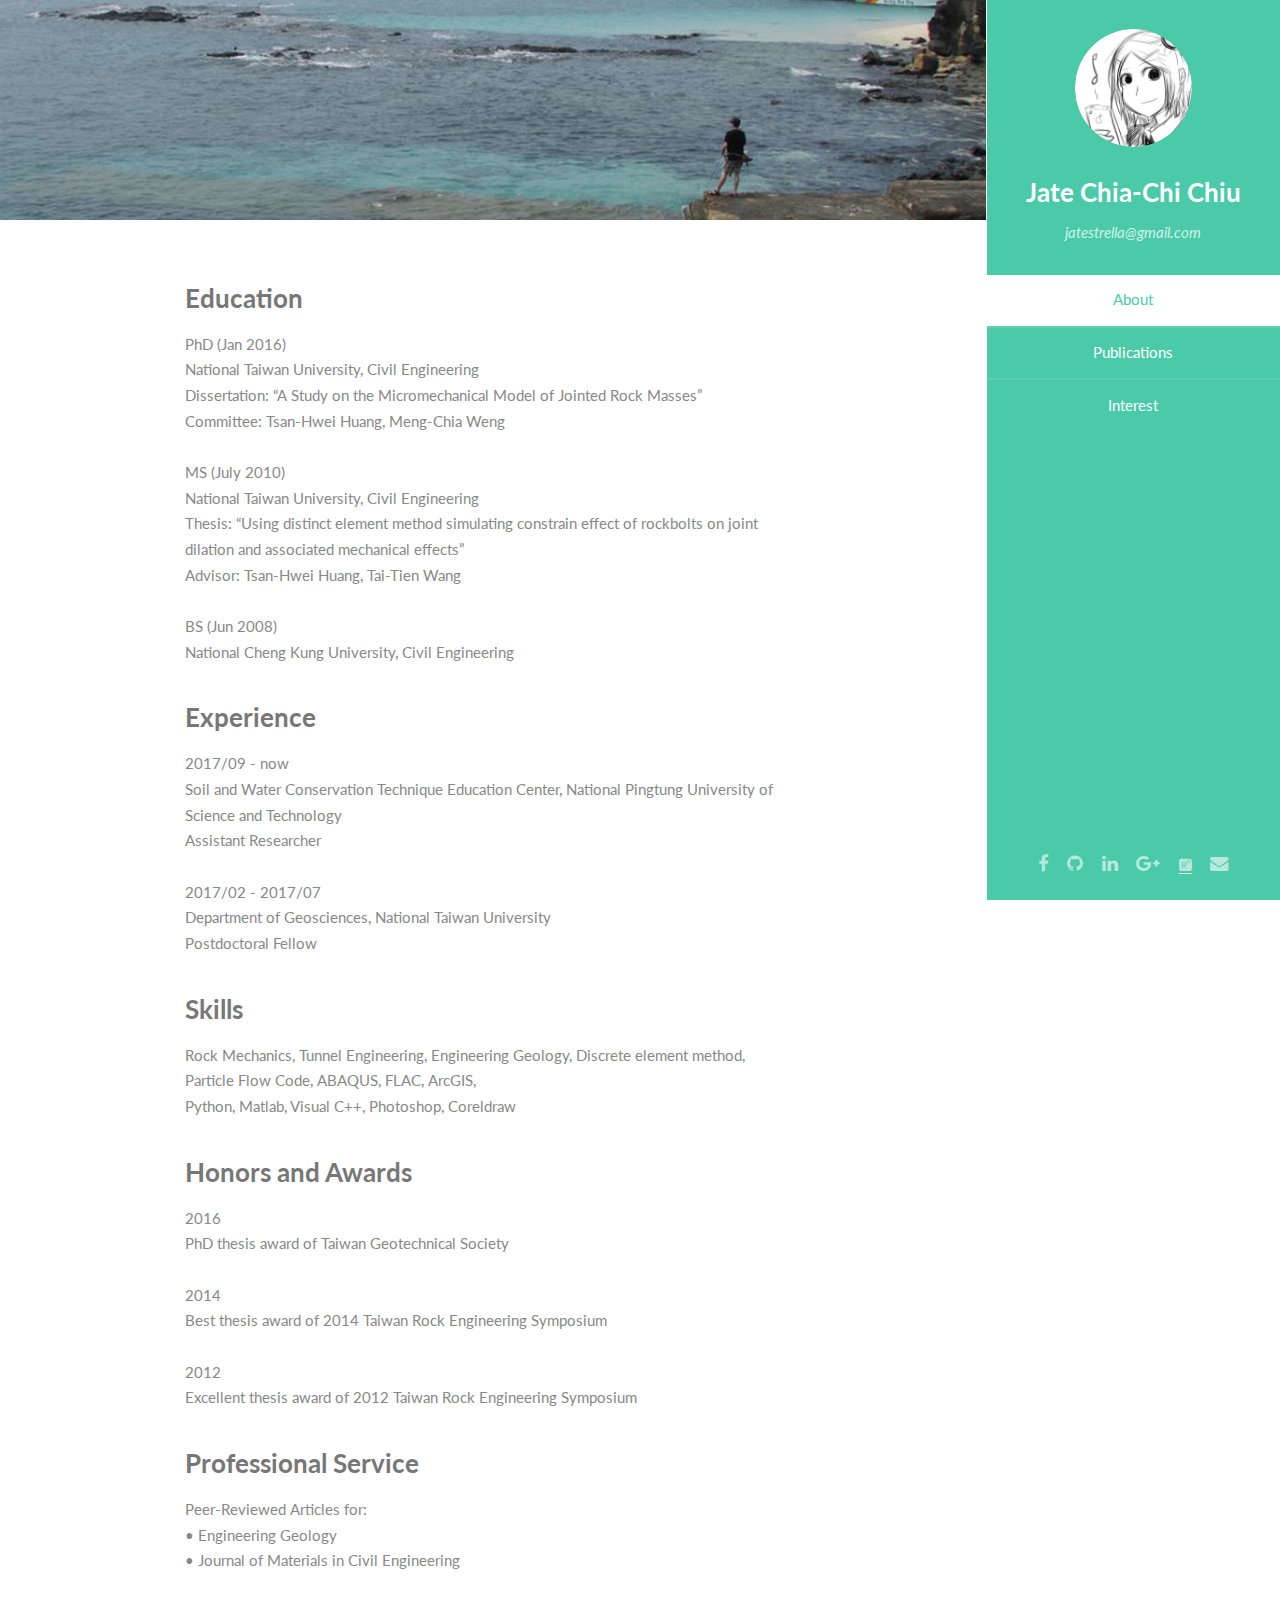
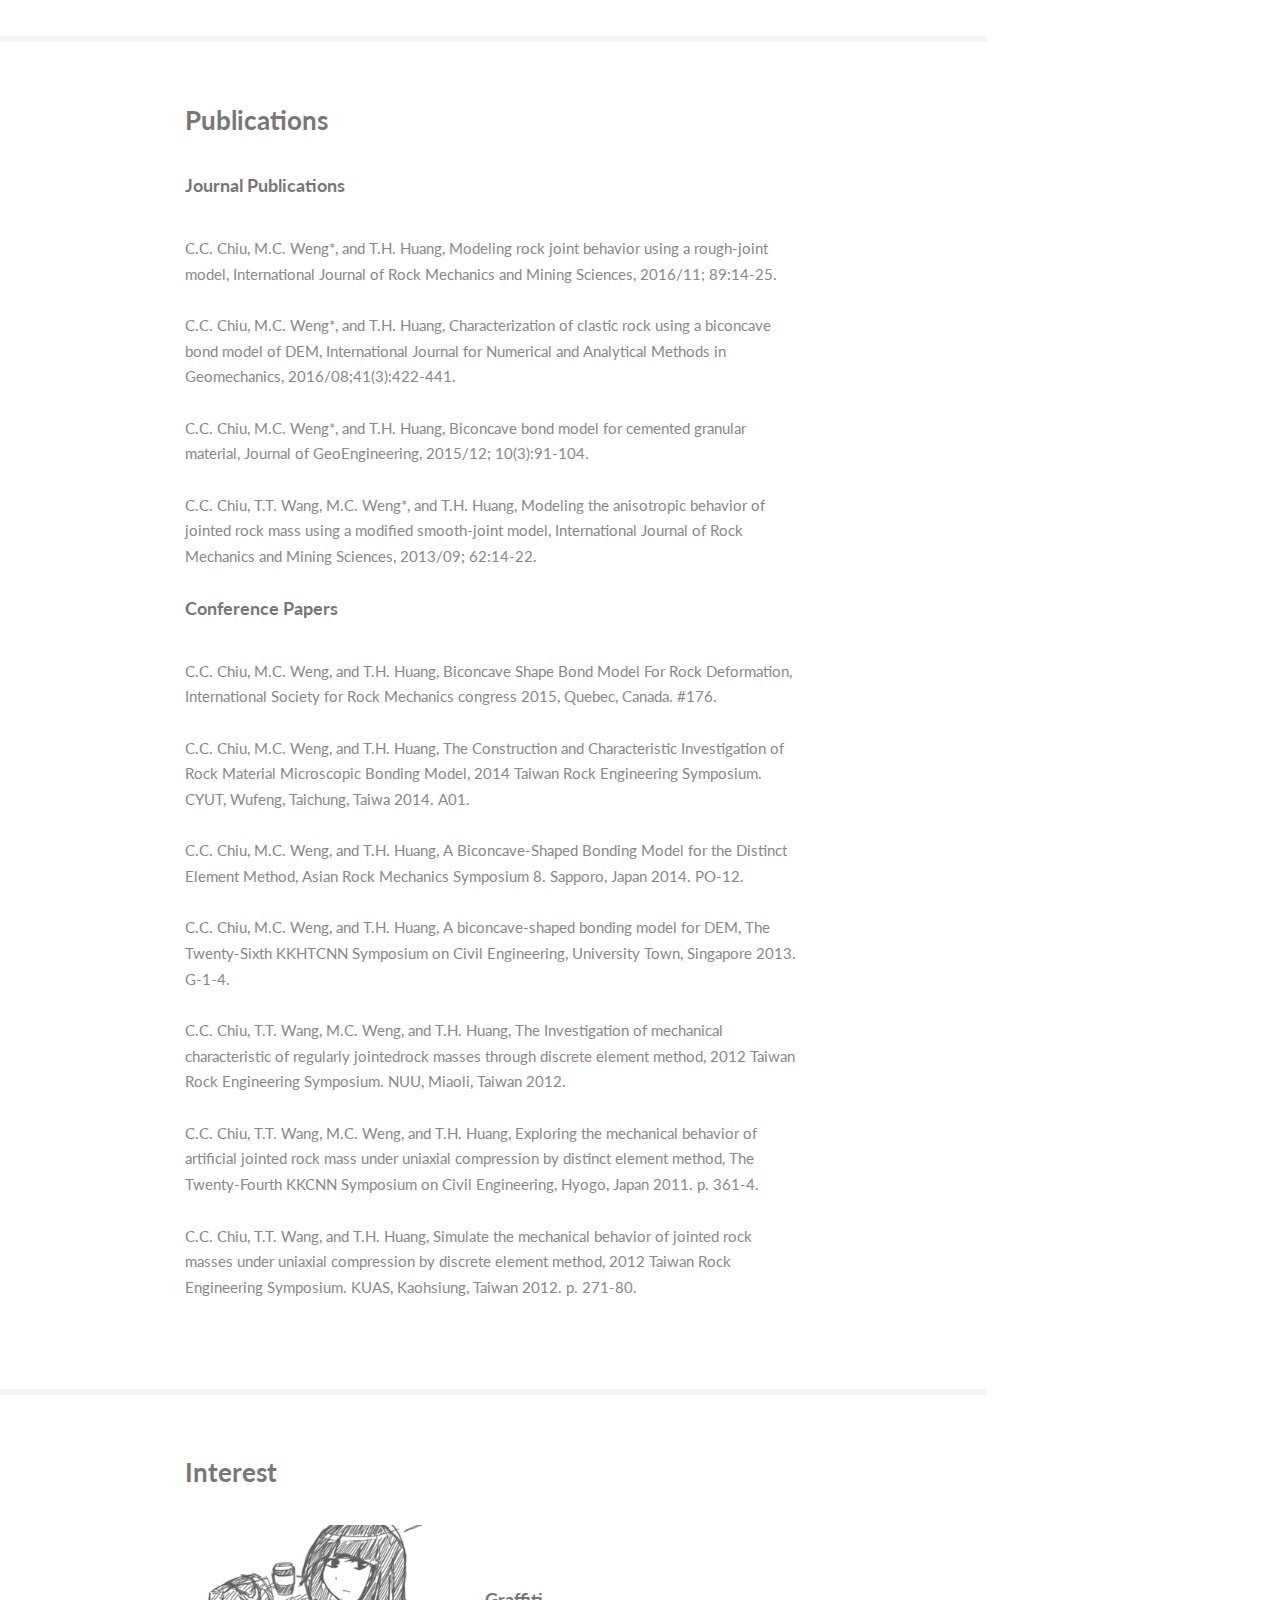
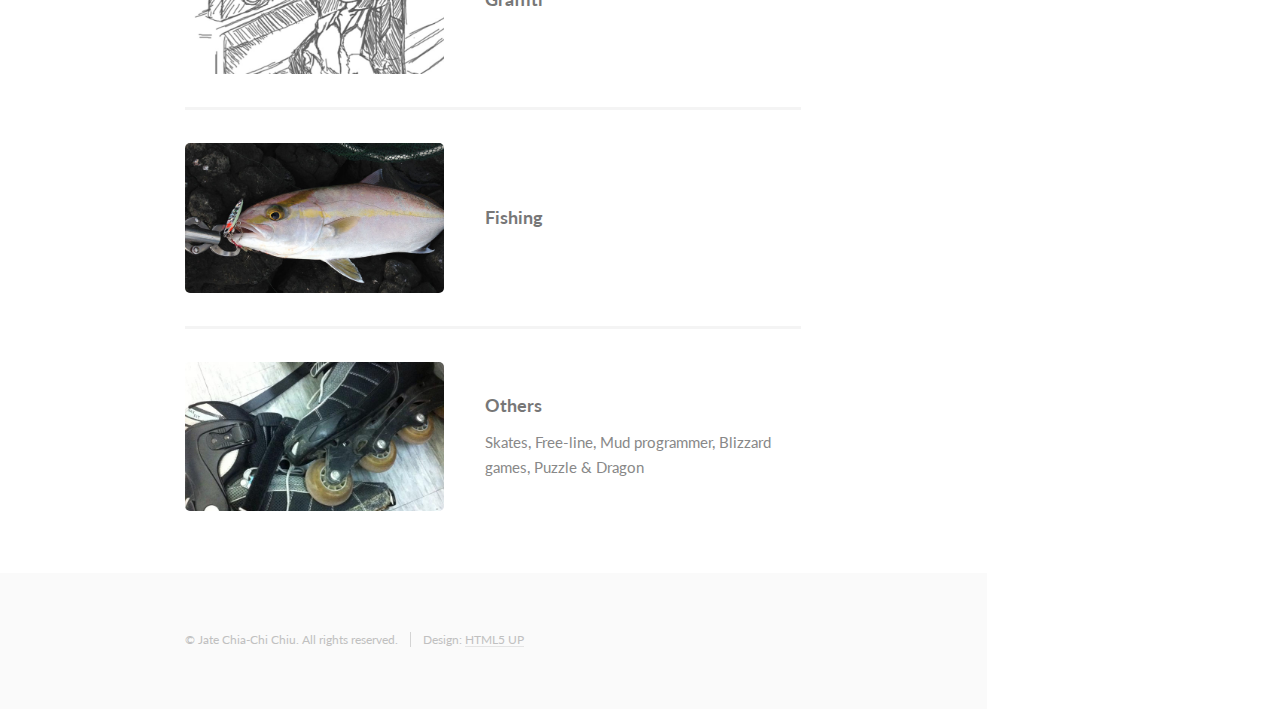
==== commit 55f3302d: "1" ====
--- a/index.html
+++ b/index.html
@@ -103,7 +103,7 @@
 										Best thesis award of 2014 Taiwan Rock Engineering Symposium<br/>
 										<br/>
 										2012<br/>
-										Excellent thesis award of 2010 Taiwan Rock Engineering Symposium<br/>
+										Excellent thesis award of 2012 Taiwan Rock Engineering Symposium<br/>
 									</p>
 									
 									<header class="major">
@@ -150,7 +150,7 @@
 									<p></p>
 									<div class="features">
 										<article>
-											<a href="#" class="image"><img src="images/Graffiti.jpg" alt="" /></a>
+											<a href="graffiti.html" class="image"><img src="images/Graffiti.jpg" alt="" /></a>
 											<div class="inner">
 												<h4>Graffiti</h4>
 											</div>
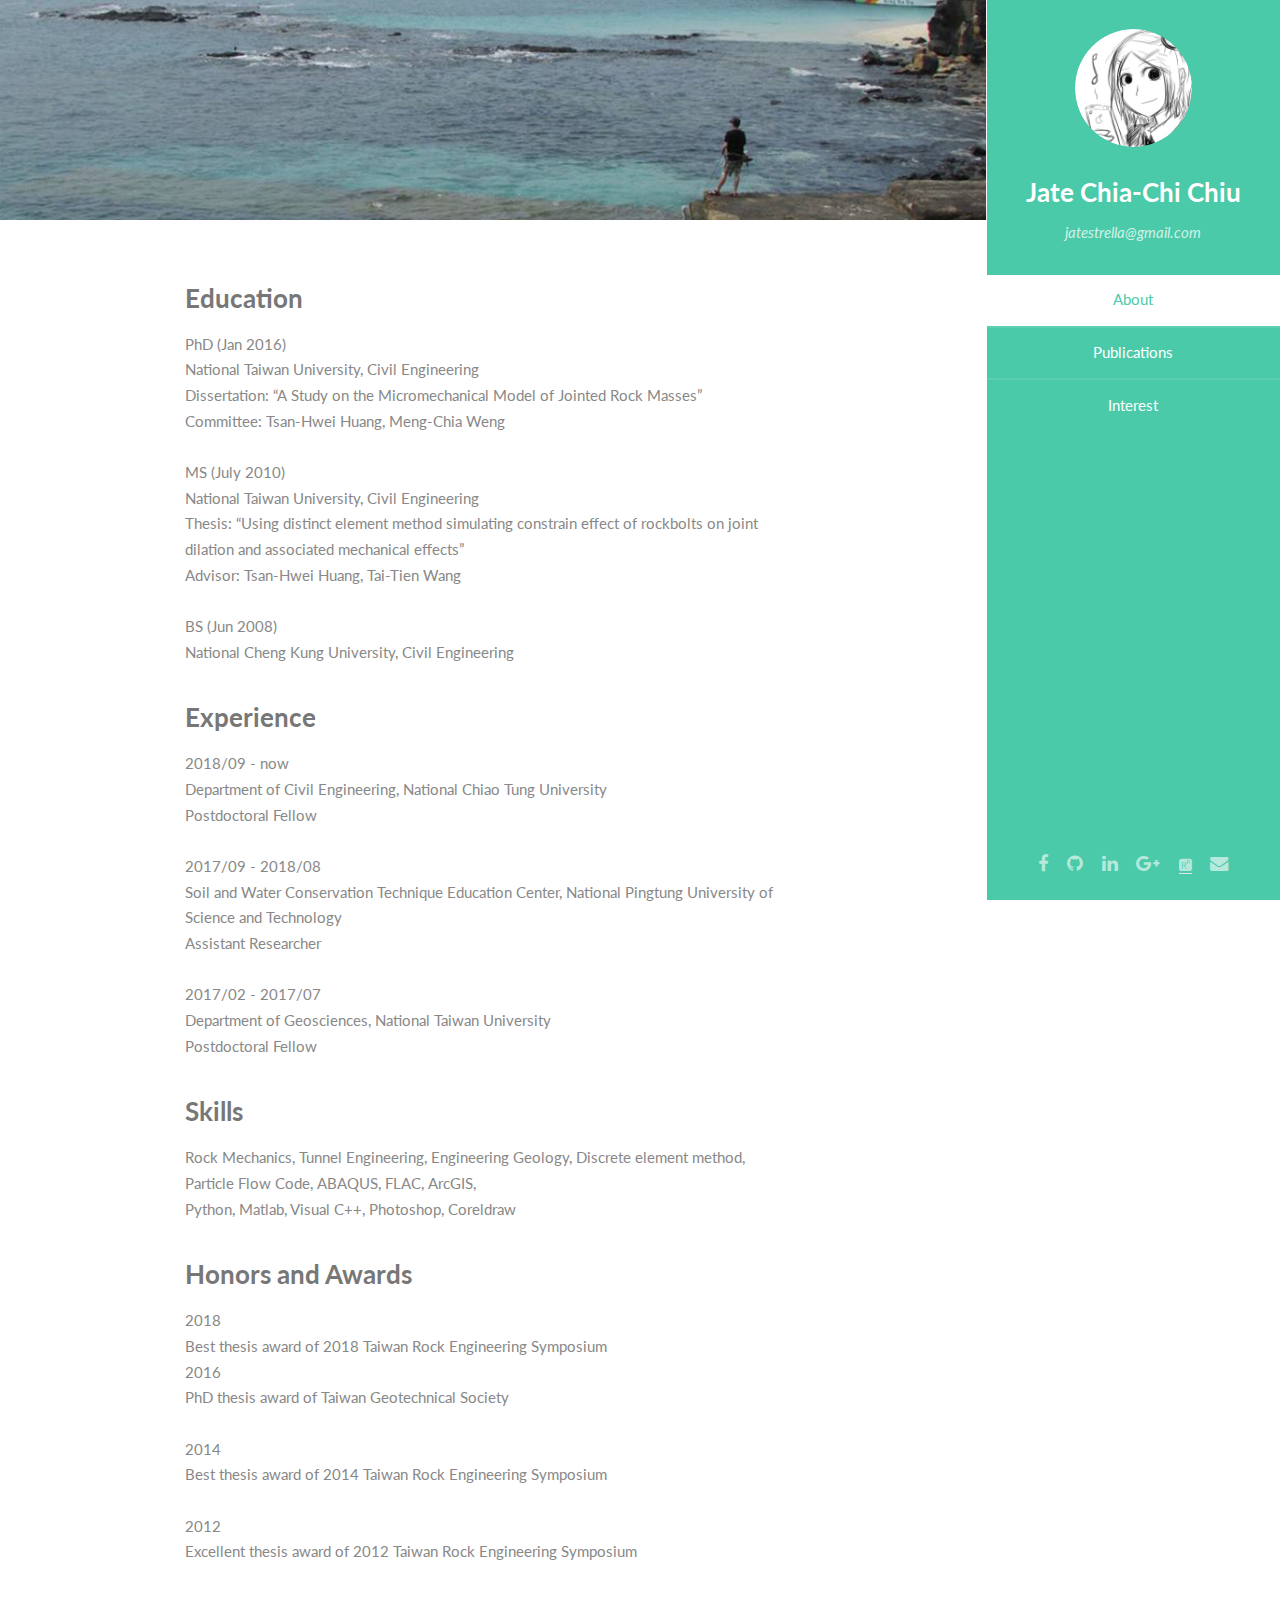
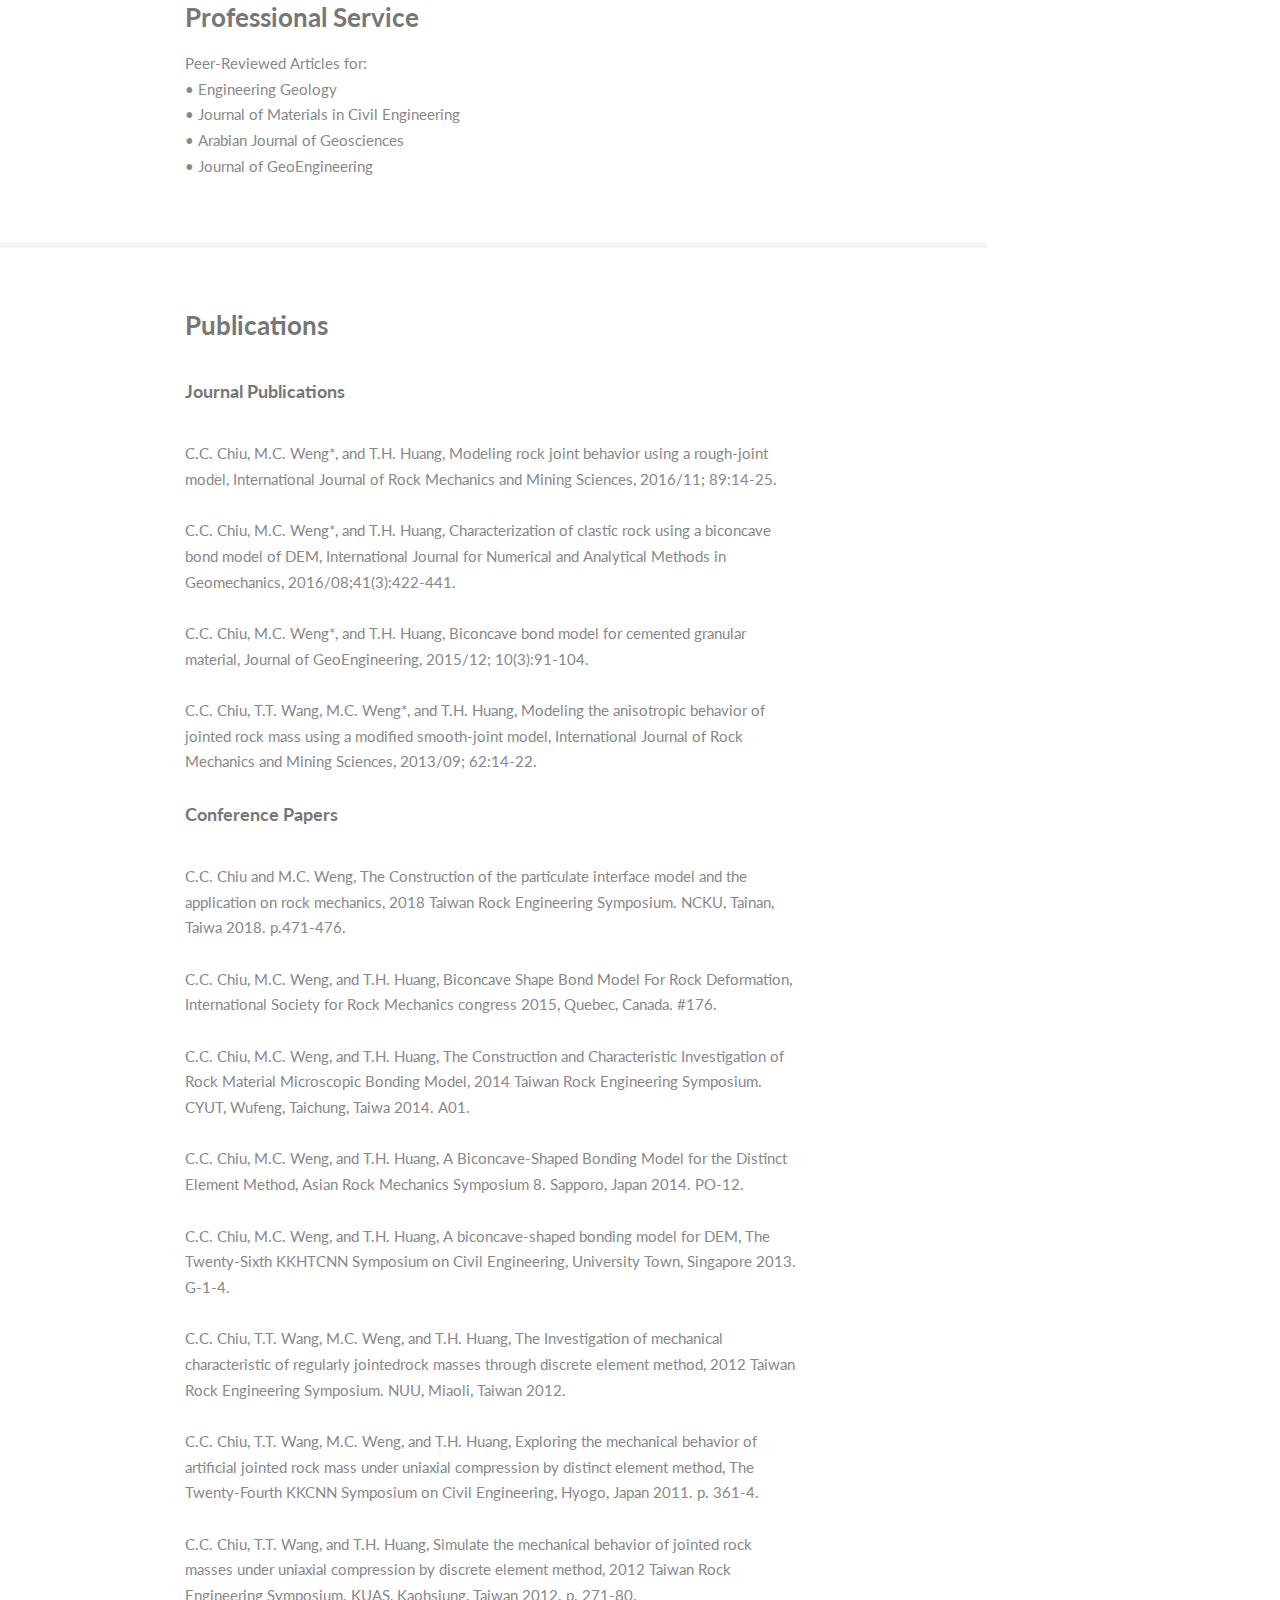
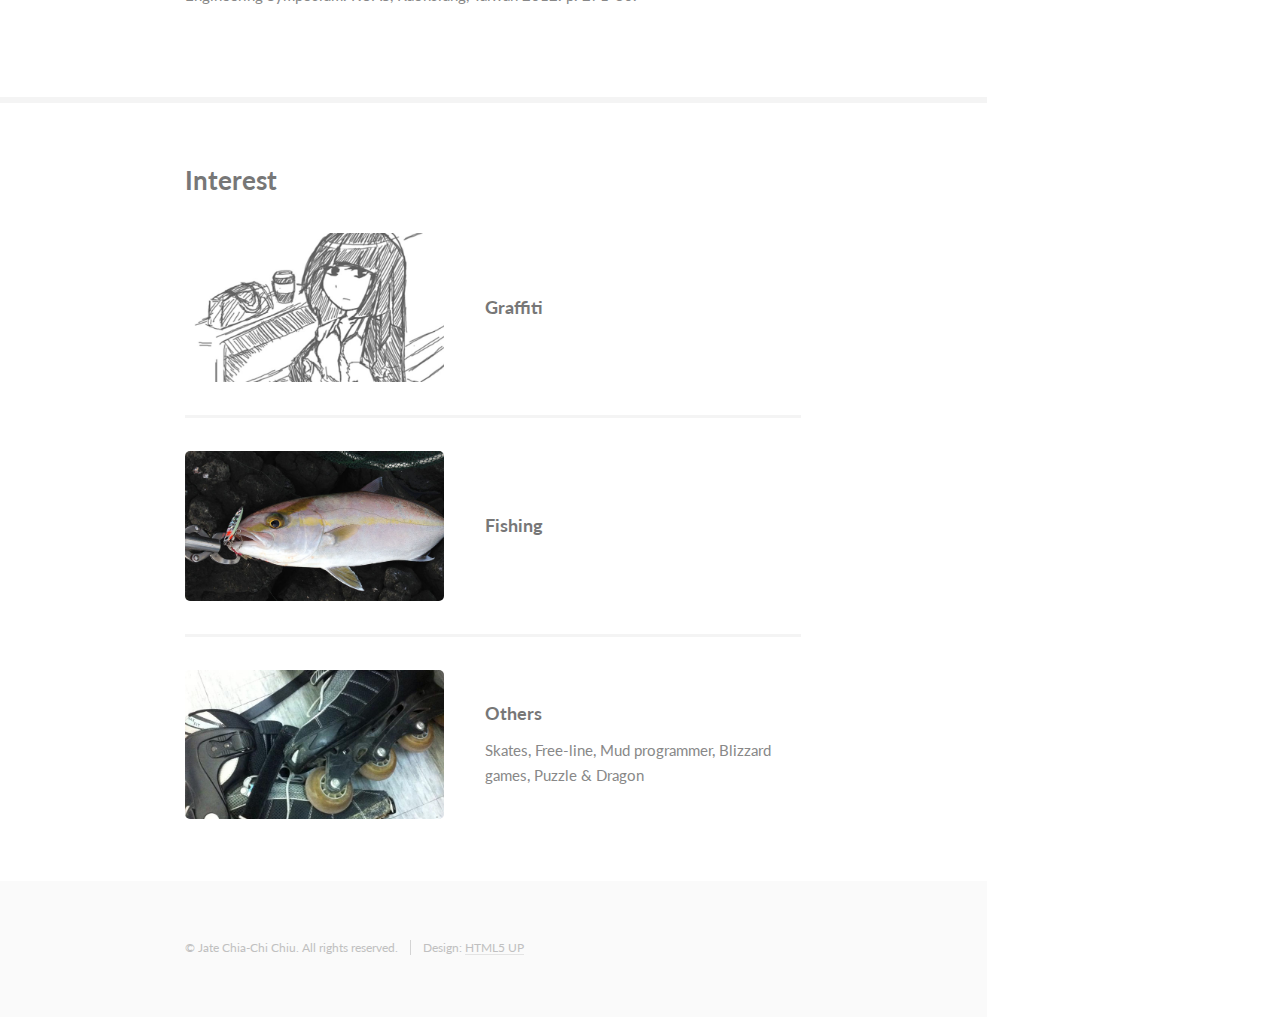
==== commit e49ebd25: "20180911" ====
--- a/index.html
+++ b/index.html
@@ -74,7 +74,11 @@
 										<h3>Experience</h3>
 									</header>
 									<p>
-										2017/09 - now<br/>
+										2018/09 - now<br/>
+										Department of Civil Engineering, National Chiao Tung University<br/>
+										Postdoctoral Fellow<br/>
+										<br/>
+										2017/09 - 2018/08<br/>
 										Soil and Water Conservation Technique Education Center, National Pingtung University of Science and Technology<br/>
 										Assistant Researcher<br/>
 										<br/>
@@ -96,6 +100,8 @@
 										<h3>Honors and Awards</h3>
 									</header>
 									<p>
+										2018<br/>
+										Best thesis award of 2018 Taiwan Rock Engineering Symposium<br/>
 										2016<br/>
 										PhD thesis award of Taiwan Geotechnical Society<br/>
 										<br/>
@@ -113,6 +119,8 @@
 										Peer-Reviewed Articles for:<br/>
 										•   Engineering Geology<br/>
 										•   Journal of Materials in Civil Engineering<br/>
+										•	Arabian Journal of Geosciences<br/>
+										•	Journal of GeoEngineering<br/>
 									</p>
 									
 								</div>
@@ -131,6 +139,7 @@
 										C.C. Chiu, M.C. Weng*, and T.H. Huang, Biconcave bond model for cemented granular material, Journal of GeoEngineering, 2015/12; 10(3):91-104.<br/><br/>
 										C.C. Chiu, T.T. Wang, M.C. Weng*, and T.H. Huang, Modeling the anisotropic behavior of jointed rock mass using a modified smooth-joint model, International Journal of Rock Mechanics and Mining Sciences, 2013/09; 62:14-22.<br/><br/>
 										<h4>Conference Papers</h4><br/>
+										C.C. Chiu and M.C. Weng, The Construction of the particulate interface model and the application on rock mechanics, 2018 Taiwan Rock Engineering Symposium. NCKU, Tainan, Taiwa 2018. p.471-476.<br/><br/>
 										C.C. Chiu, M.C. Weng, and T.H. Huang, Biconcave Shape Bond Model For Rock Deformation,  International Society for Rock Mechanics congress 2015, Quebec, Canada. #176.<br/><br/>
 										C.C. Chiu, M.C. Weng, and T.H. Huang, The Construction and Characteristic Investigation of Rock Material Microscopic Bonding Model, 2014 Taiwan Rock Engineering Symposium. CYUT, Wufeng, Taichung, Taiwa 2014. A01.<br/><br/>
 										C.C. Chiu, M.C. Weng, and T.H. Huang, A Biconcave-Shaped Bonding Model for the Distinct Element Method, Asian Rock Mechanics Symposium 8. Sapporo, Japan 2014. PO-12.<br/><br/>
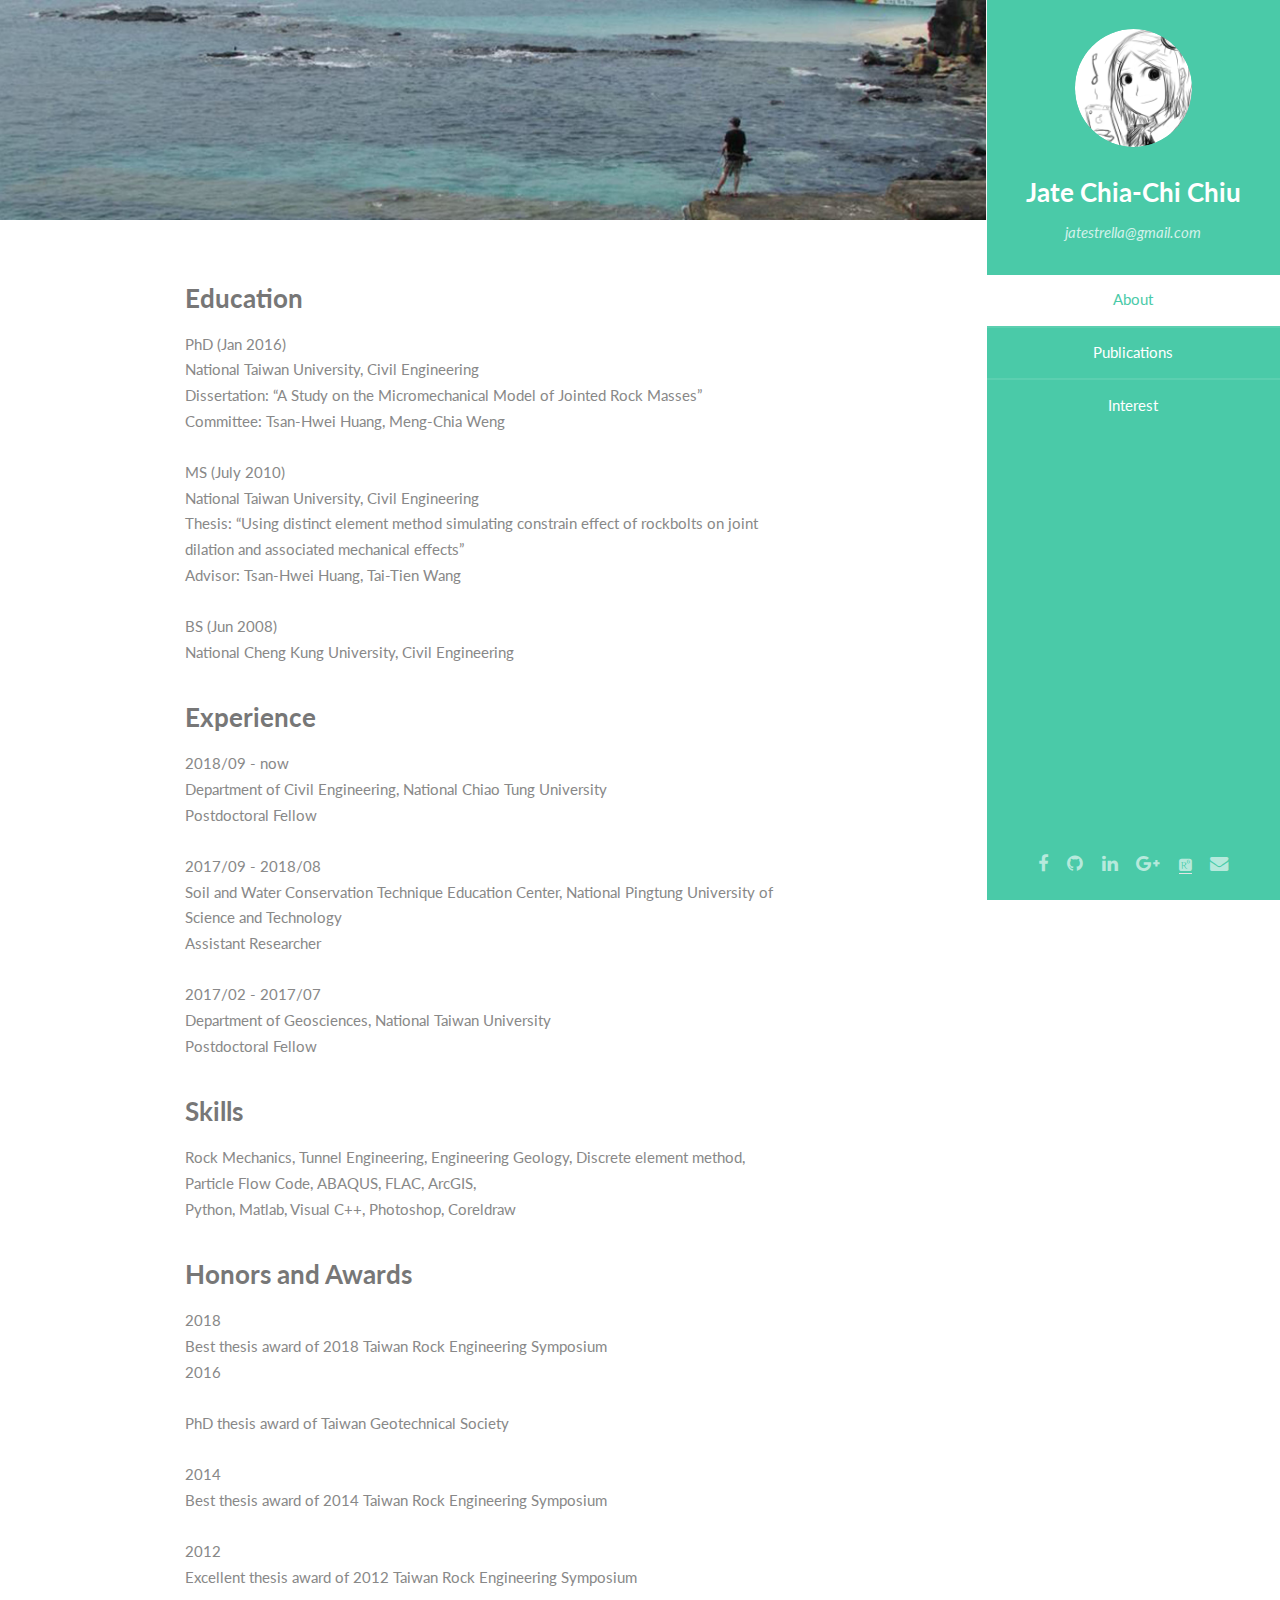
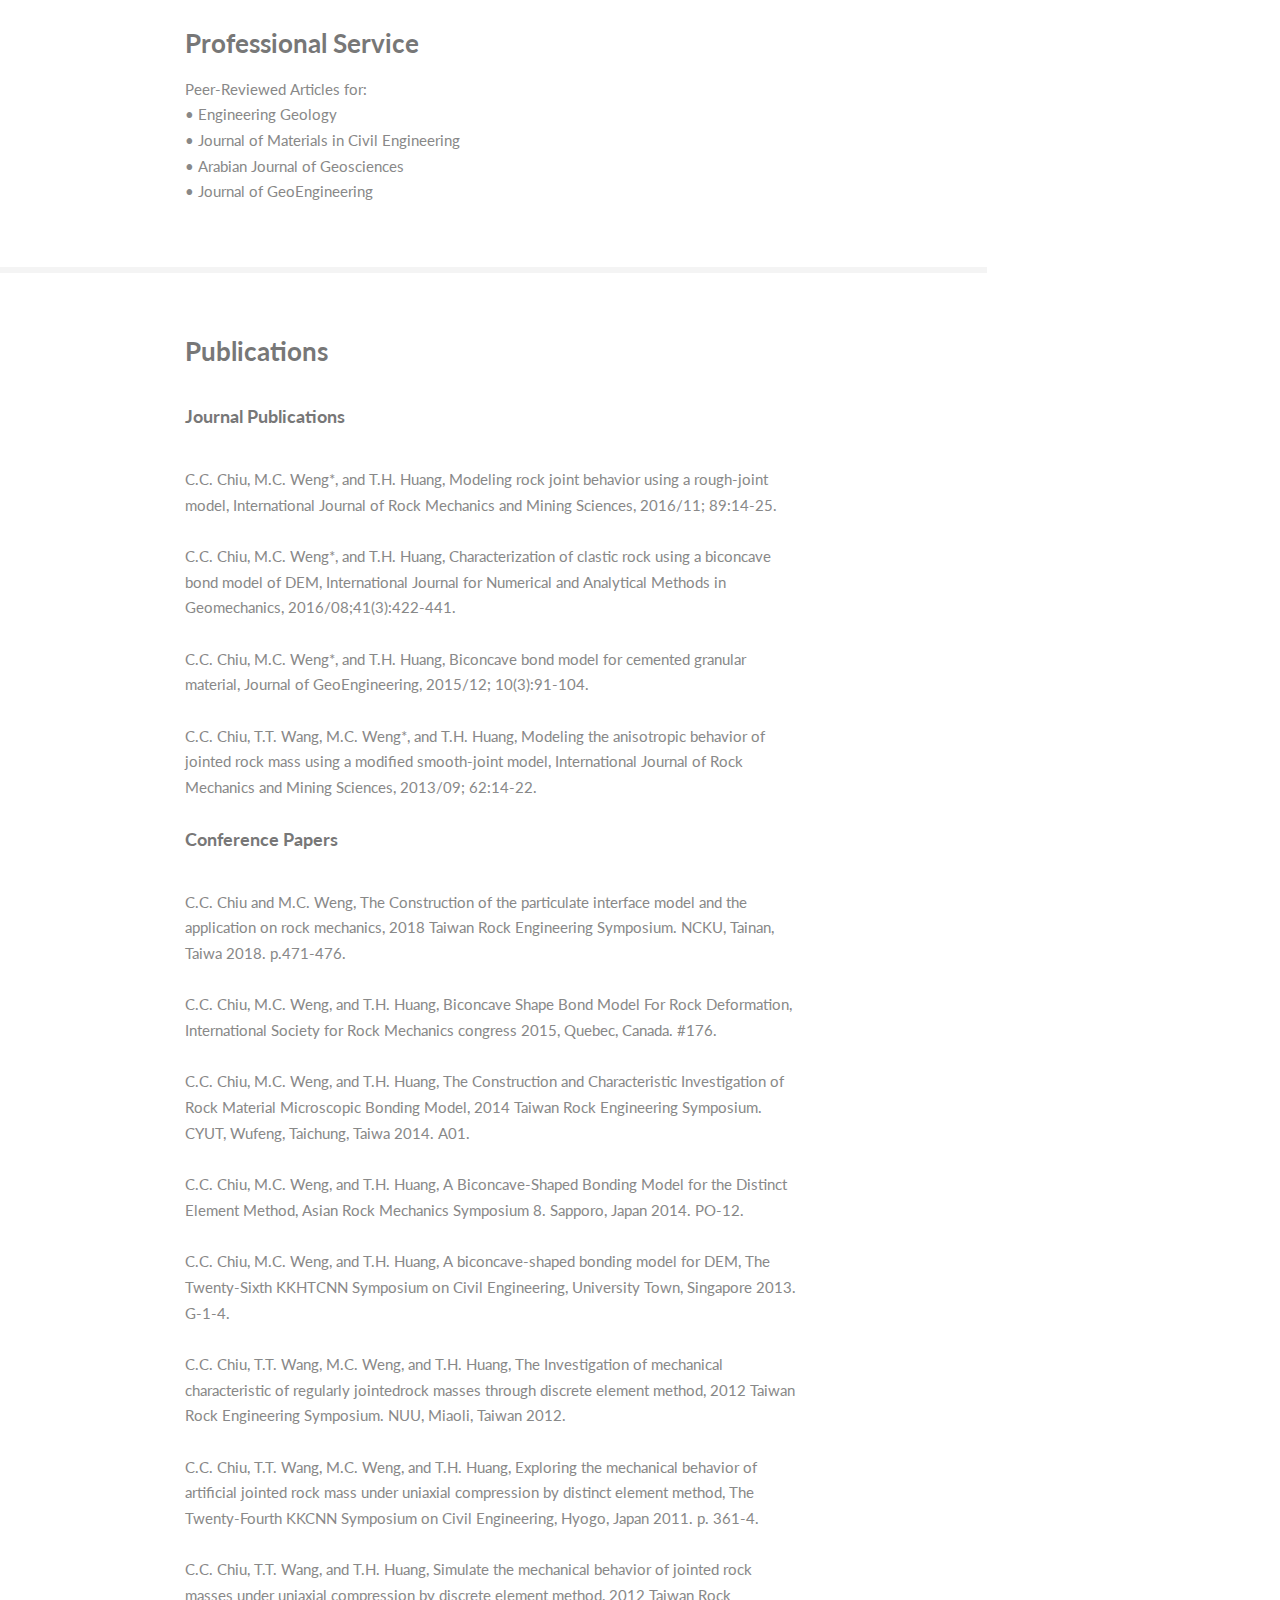
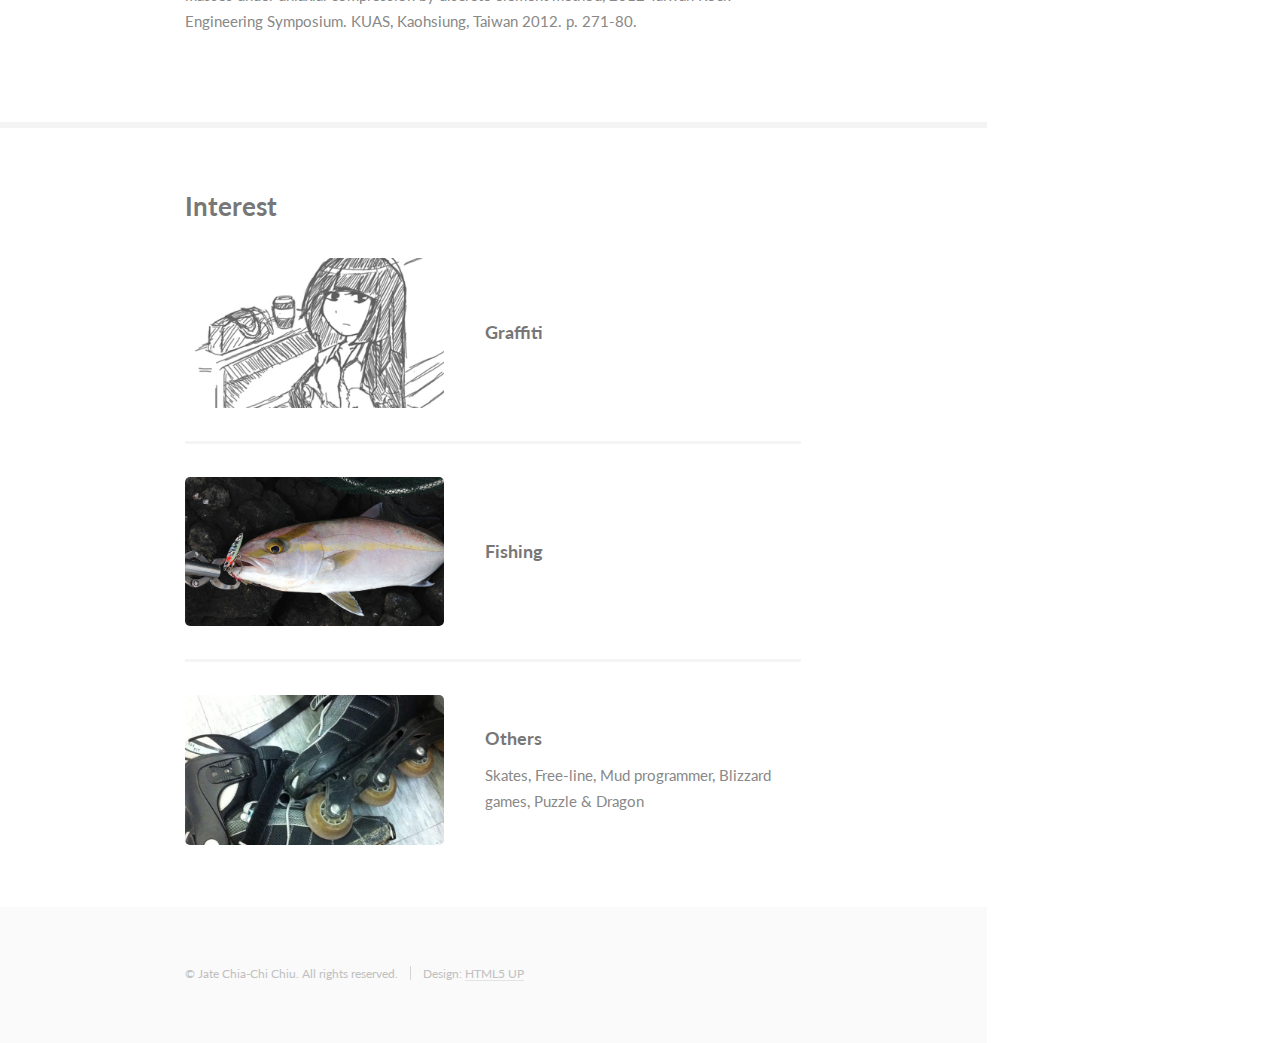
==== commit dac6d46a: "20180911_2" ====
--- a/index.html
+++ b/index.html
@@ -103,6 +103,7 @@
 										2018<br/>
 										Best thesis award of 2018 Taiwan Rock Engineering Symposium<br/>
 										2016<br/>
+										<br/>
 										PhD thesis award of Taiwan Geotechnical Society<br/>
 										<br/>
 										2014<br/>
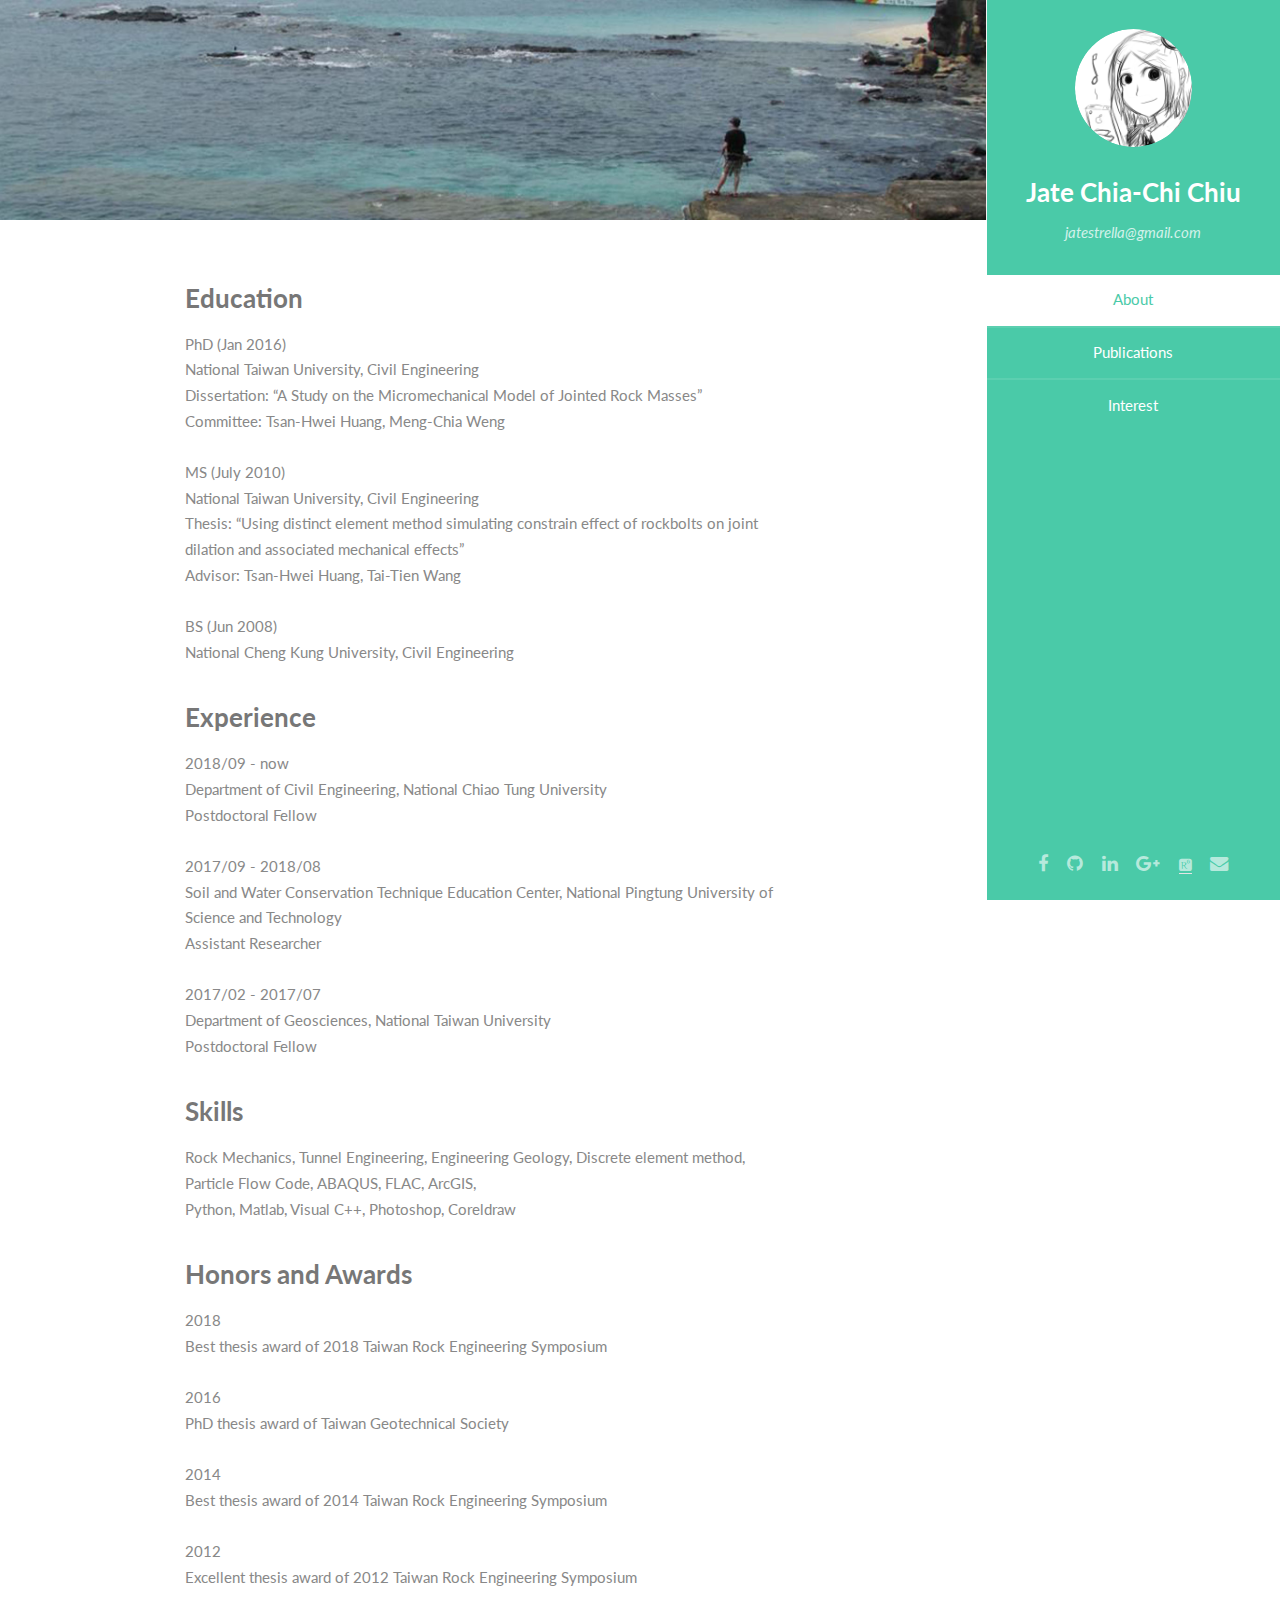
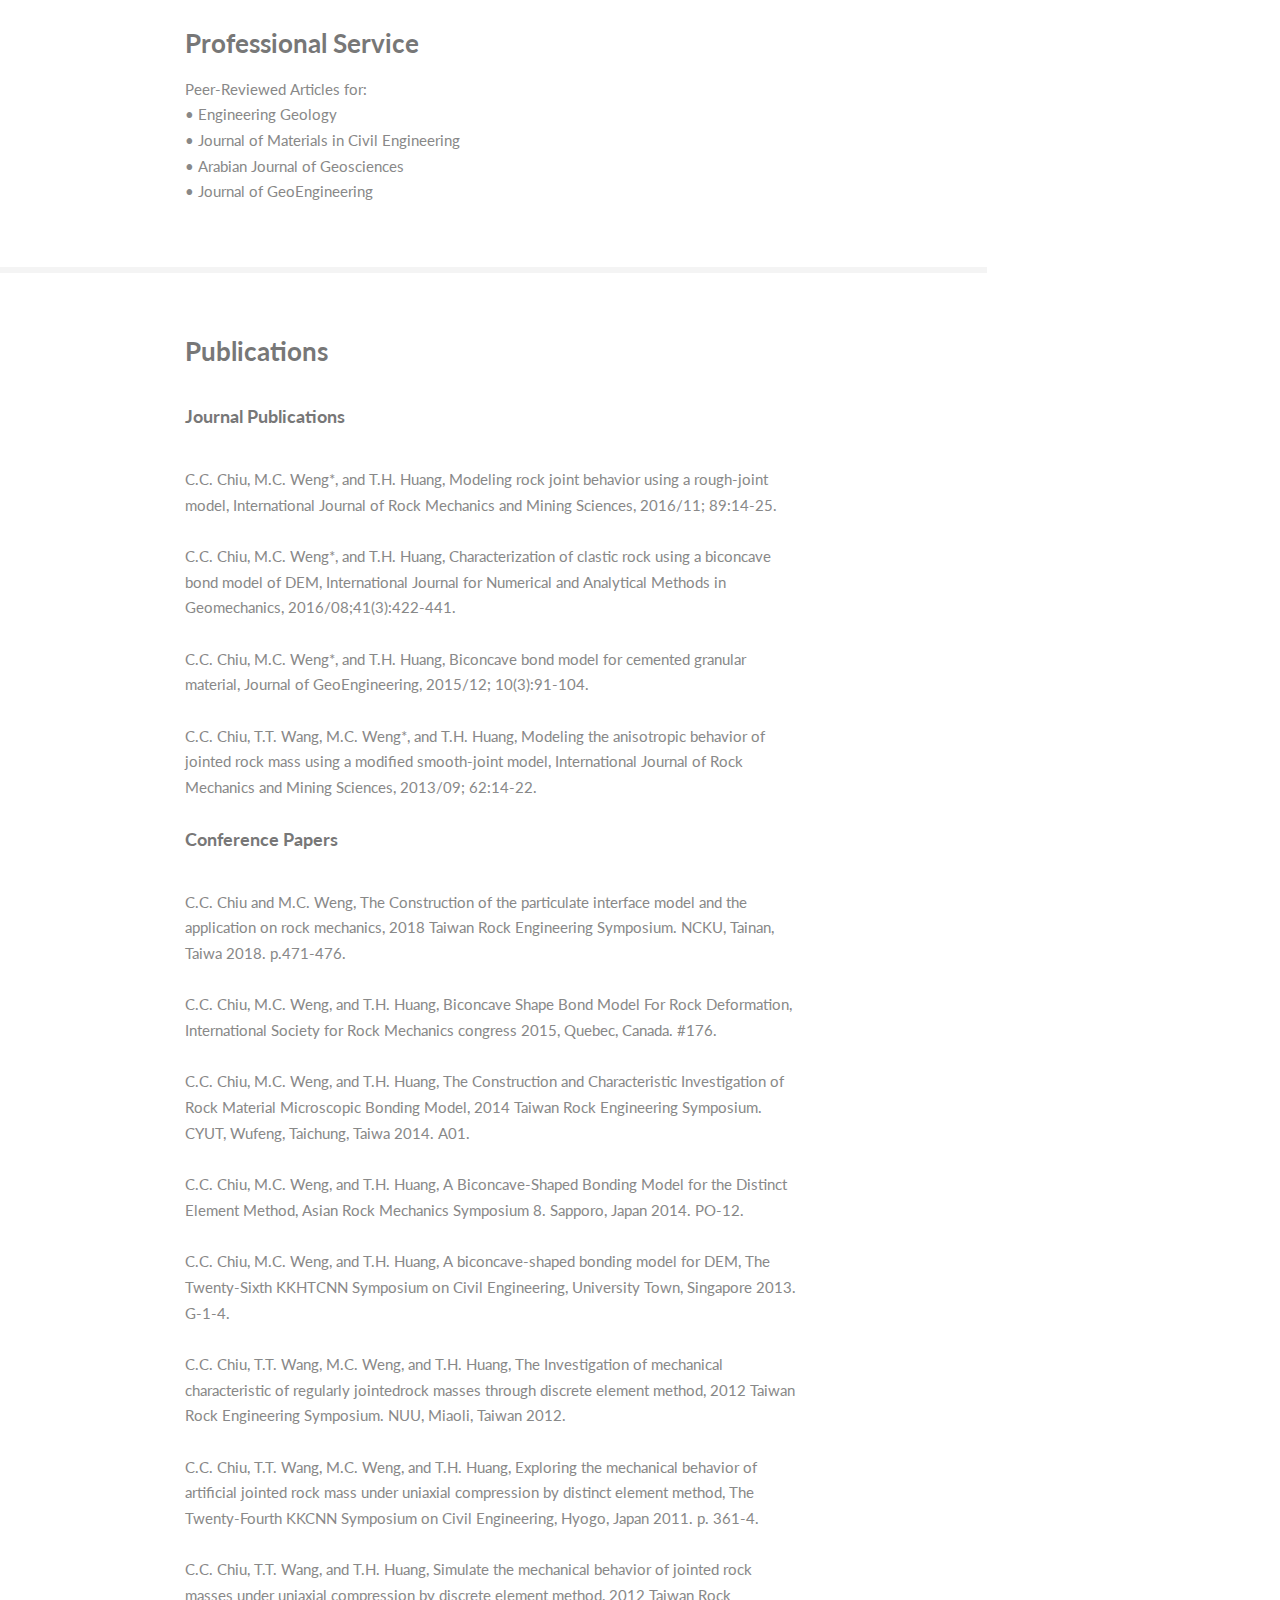
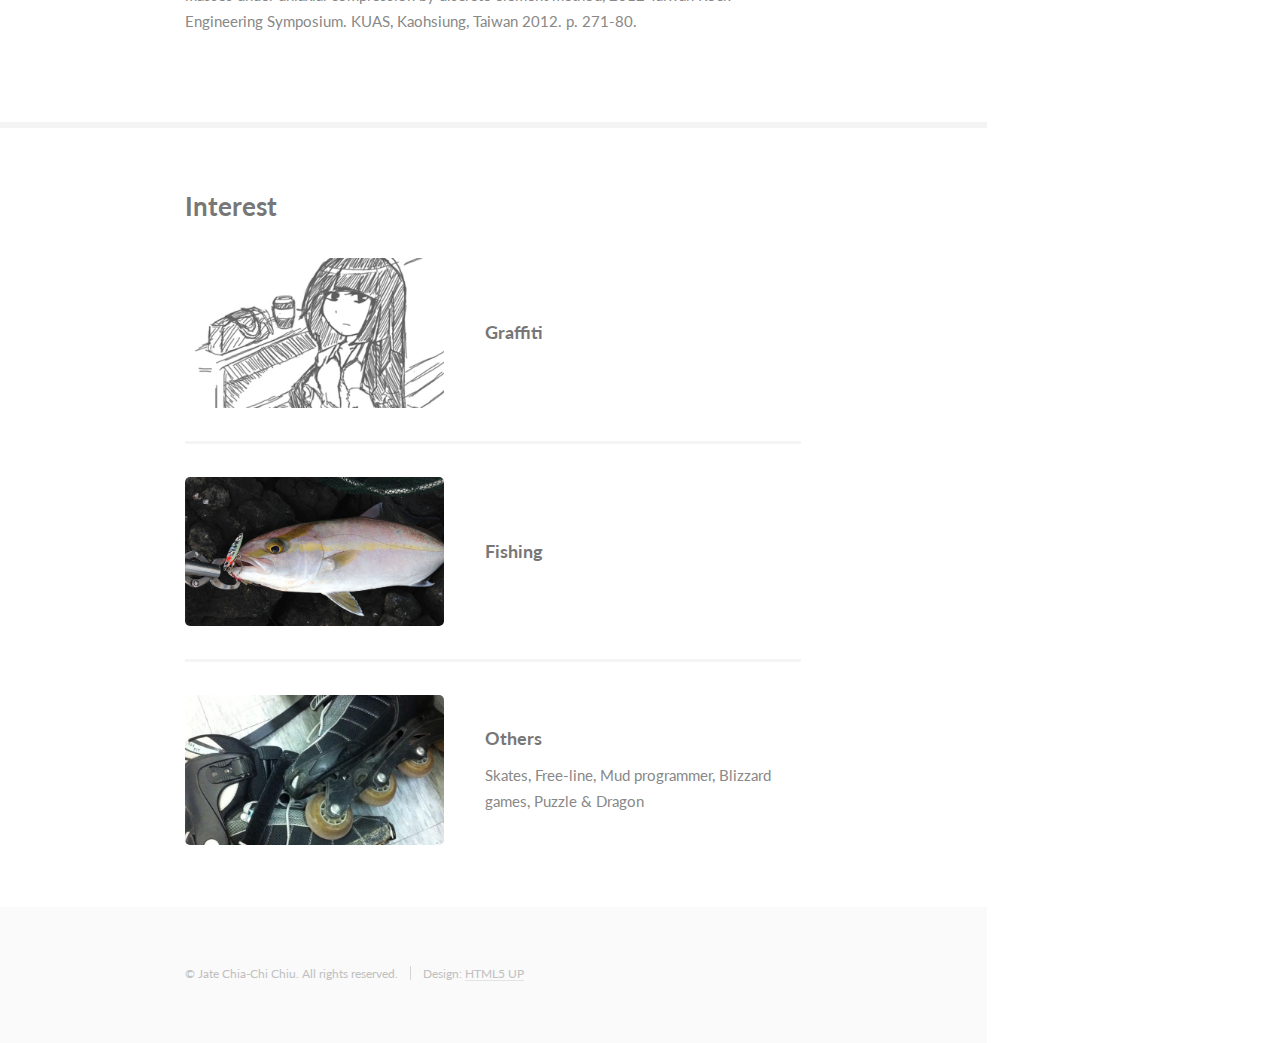
==== commit 84b6002b: "20180911_3" ====
--- a/index.html
+++ b/index.html
@@ -102,8 +102,8 @@
 									<p>
 										2018<br/>
 										Best thesis award of 2018 Taiwan Rock Engineering Symposium<br/>
+										<br/>
 										2016<br/>
-										<br/>
 										PhD thesis award of Taiwan Geotechnical Society<br/>
 										<br/>
 										2014<br/>
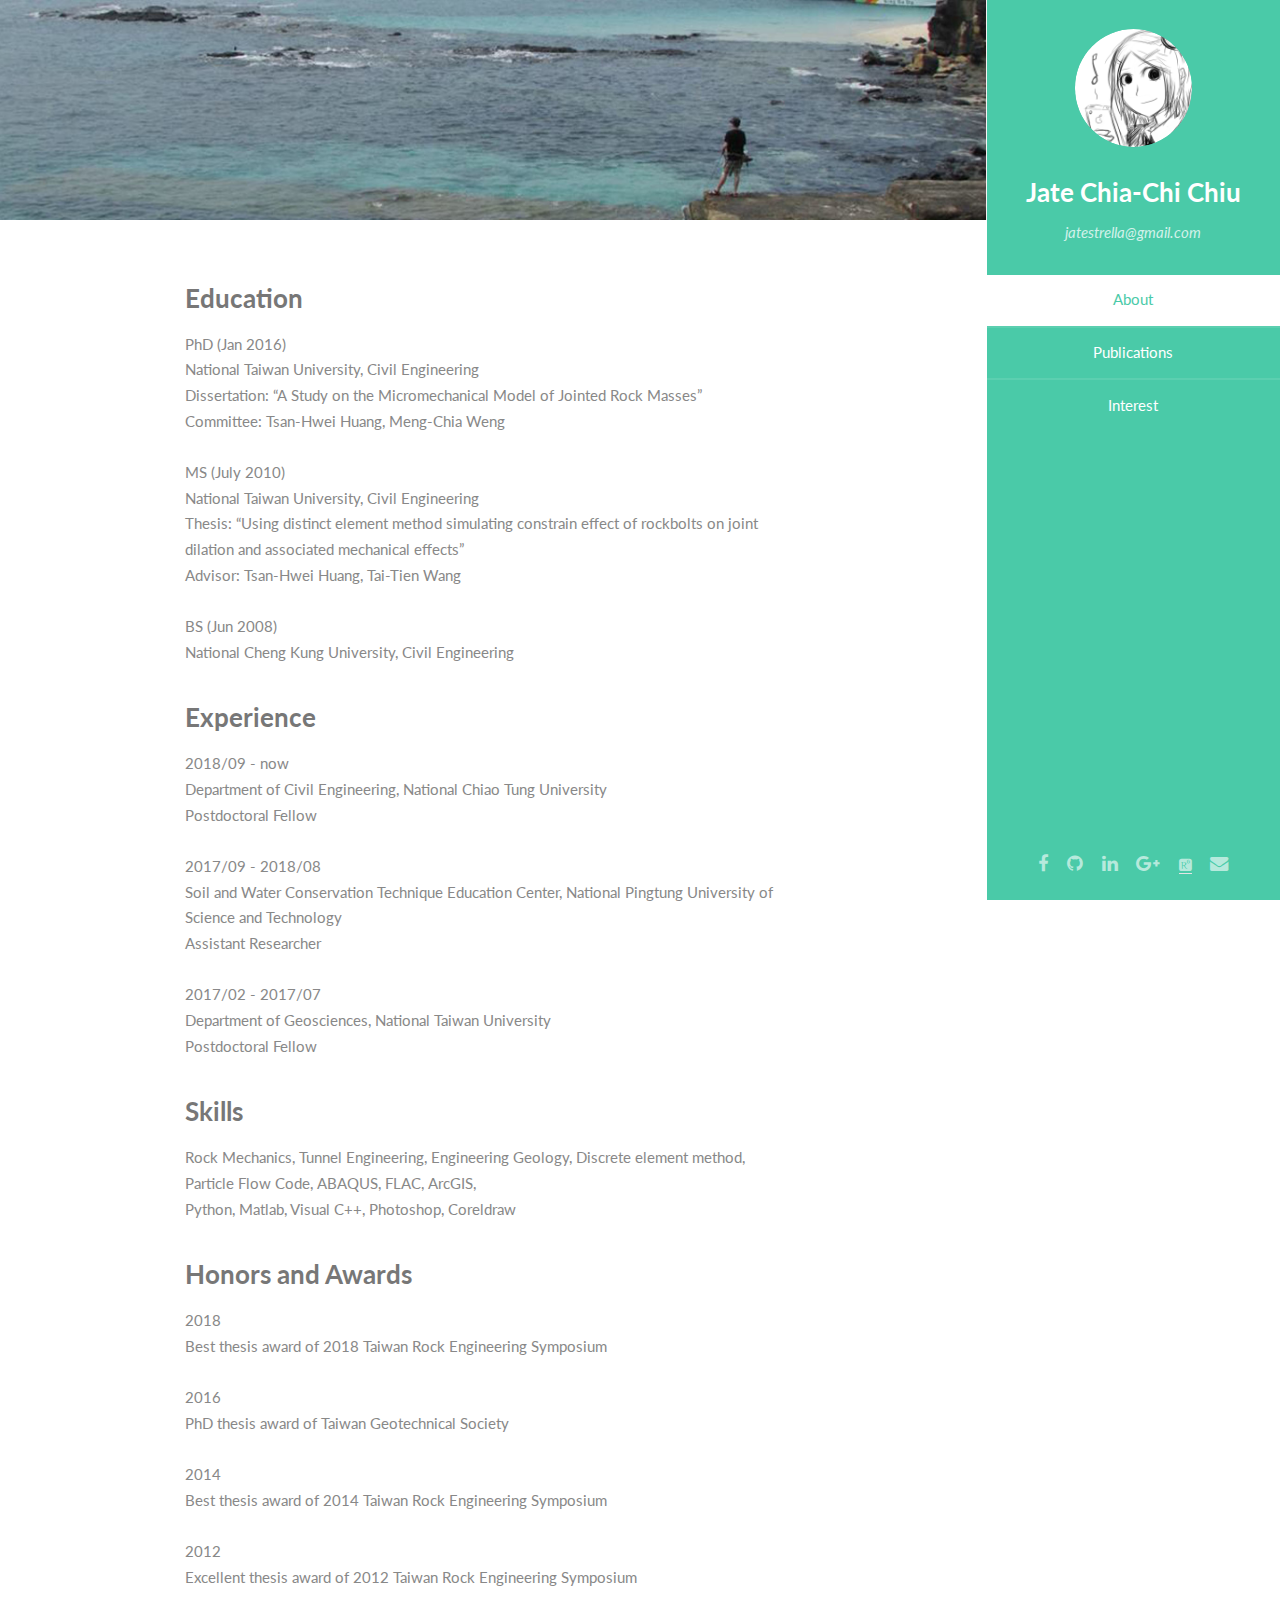
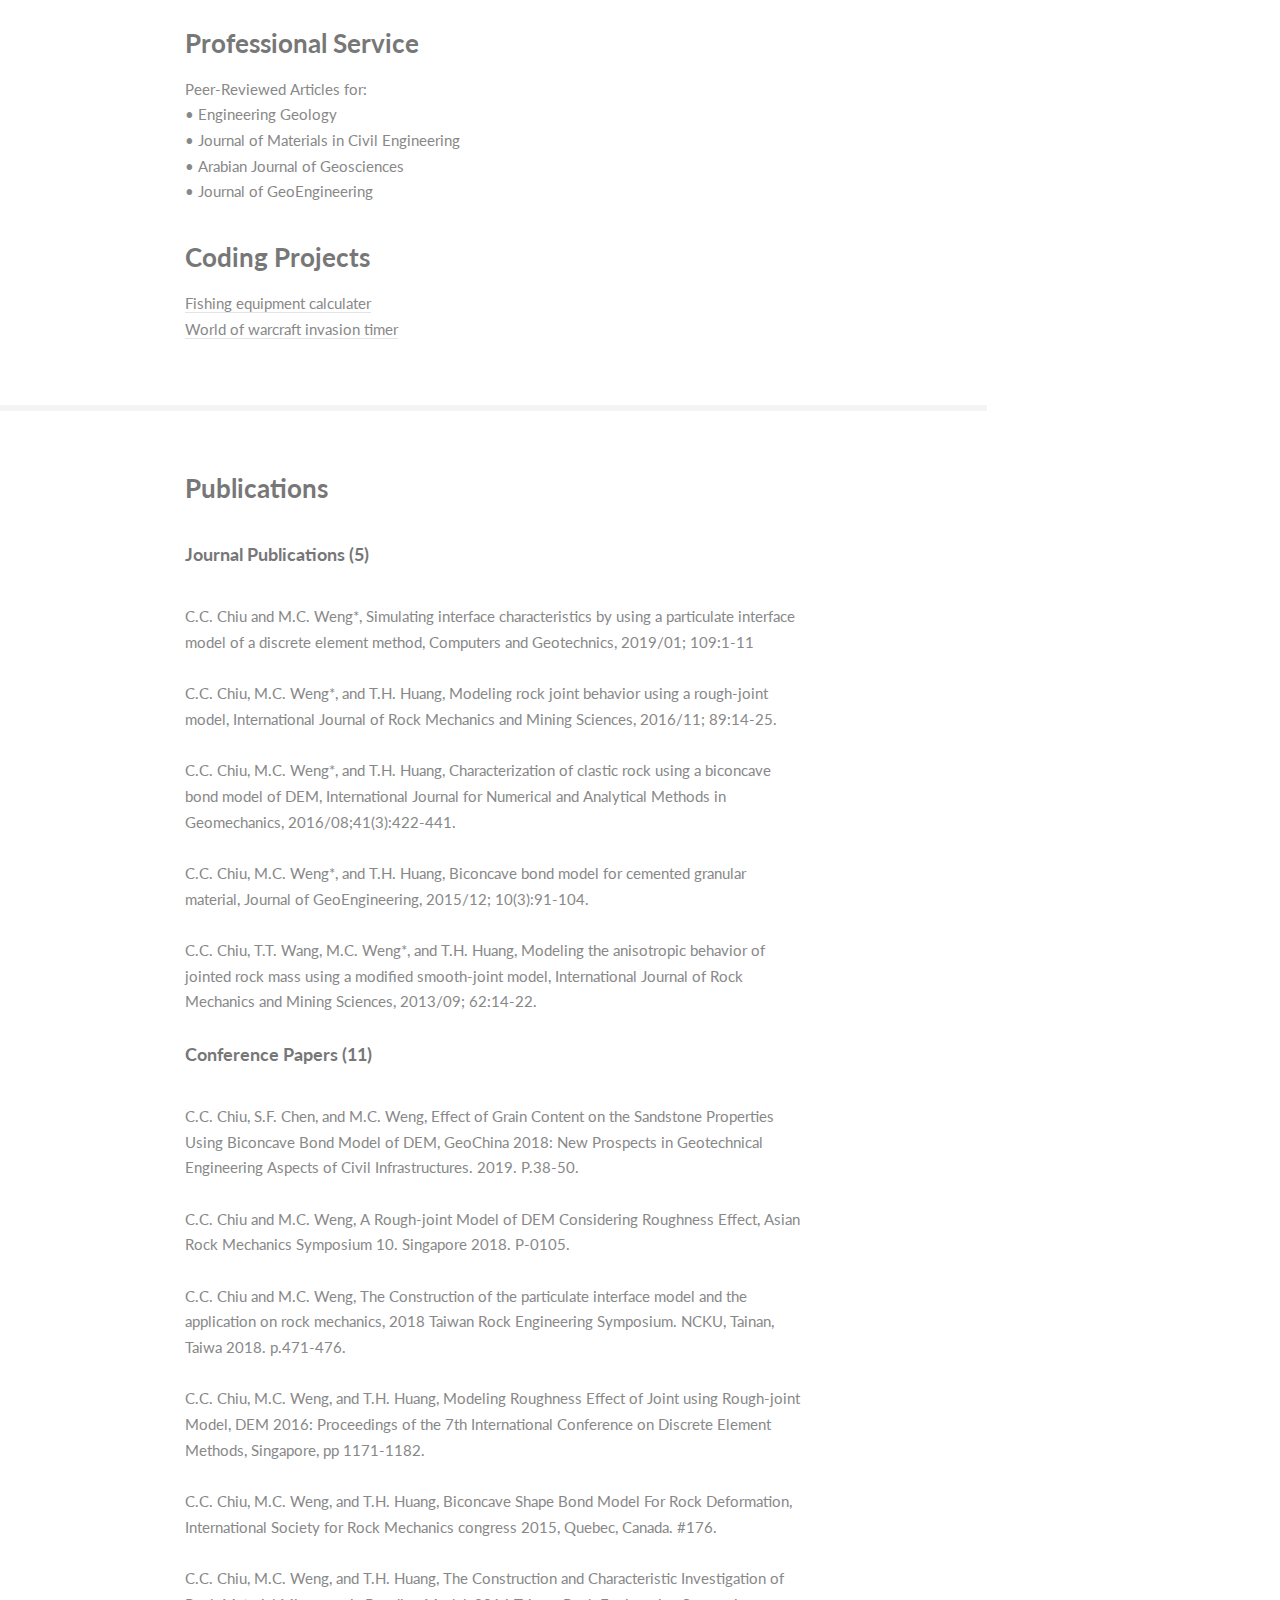
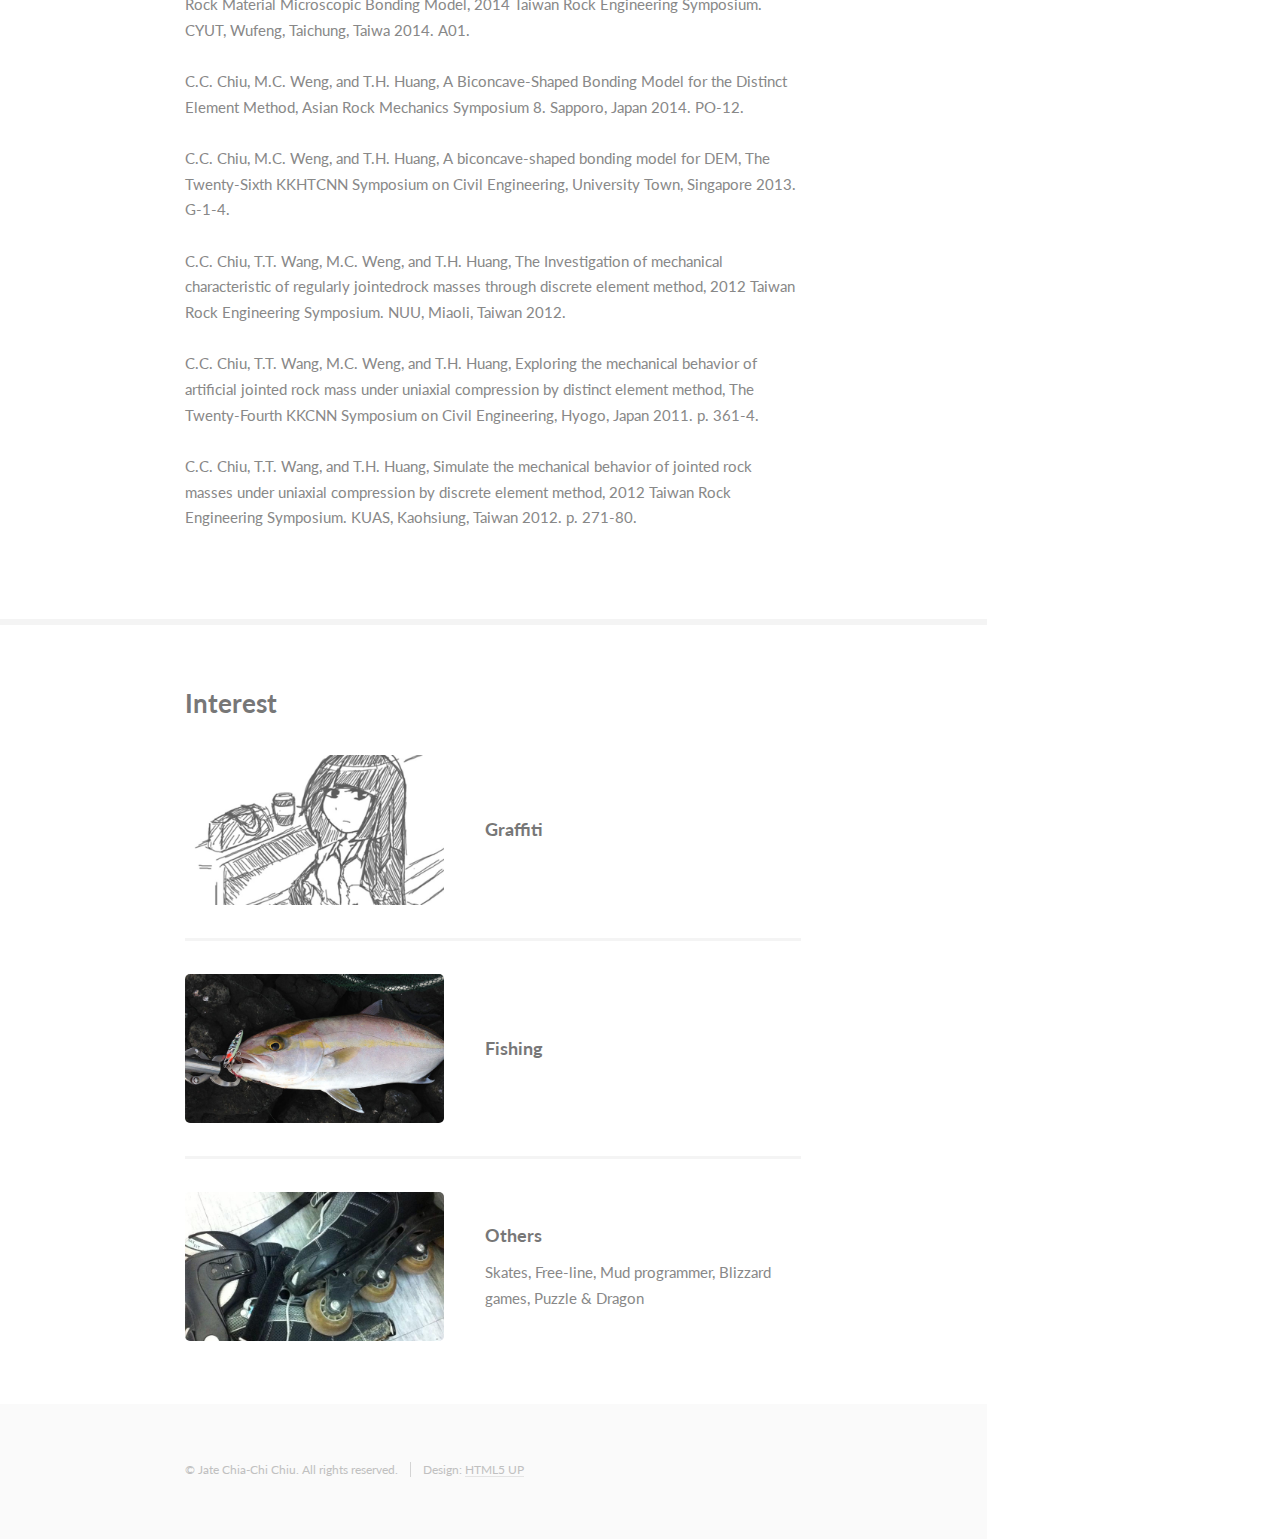
==== commit cbe59b0c: "20190126" ====
--- a/index.html
+++ b/index.html
@@ -124,6 +124,13 @@
 										•	Journal of GeoEngineering<br/>
 									</p>
 									
+									<header class="major">
+										<h3>Coding Projects</h3>
+									</header>
+									<p>
+										<a href="FishEQ.html">Fishing equipment calculater</a><br/>
+										<a href="invasion.html">World of warcraft invasion timer</a><br/>
+									</p>
 								</div>
 							</section>
 
@@ -134,13 +141,17 @@
 										<h3>Publications</h3>
 									</header>
 									<p>
-										<h4>Journal Publications</h4><br/>
+										<h4>Journal Publications (5)</h4><br/>
+										C.C. Chiu and M.C. Weng*, Simulating interface characteristics by using a particulate interface model of a discrete element method, Computers and Geotechnics, 2019/01; 109:1-11<br/><br/>
 										C.C. Chiu, M.C. Weng*, and T.H. Huang, Modeling rock joint behavior using a rough-joint model, International Journal of Rock Mechanics and Mining Sciences, 2016/11; 89:14-25.<br/><br/>
 										C.C. Chiu, M.C. Weng*, and T.H. Huang, Characterization of clastic rock using a biconcave bond model of DEM, International Journal for Numerical and Analytical Methods in Geomechanics, 2016/08;41(3):422-441.<br/><br/>
 										C.C. Chiu, M.C. Weng*, and T.H. Huang, Biconcave bond model for cemented granular material, Journal of GeoEngineering, 2015/12; 10(3):91-104.<br/><br/>
 										C.C. Chiu, T.T. Wang, M.C. Weng*, and T.H. Huang, Modeling the anisotropic behavior of jointed rock mass using a modified smooth-joint model, International Journal of Rock Mechanics and Mining Sciences, 2013/09; 62:14-22.<br/><br/>
-										<h4>Conference Papers</h4><br/>
+										<h4>Conference Papers (11)</h4><br/>
+										C.C. Chiu, S.F. Chen, and M.C. Weng, Effect of Grain Content on the Sandstone Properties Using Biconcave Bond Model of DEM, GeoChina 2018: New Prospects in Geotechnical Engineering Aspects of Civil Infrastructures. 2019. P.38-50.<br/><br/>
+										C.C. Chiu and M.C. Weng, A Rough-joint Model of DEM Considering Roughness Effect, Asian Rock Mechanics Symposium 10. Singapore 2018. P-0105.<br/><br/>
 										C.C. Chiu and M.C. Weng, The Construction of the particulate interface model and the application on rock mechanics, 2018 Taiwan Rock Engineering Symposium. NCKU, Tainan, Taiwa 2018. p.471-476.<br/><br/>
+										C.C. Chiu, M.C. Weng, and T.H. Huang, Modeling Roughness Effect of Joint using Rough-joint Model, DEM 2016: Proceedings of the 7th International Conference on Discrete Element Methods, Singapore, pp 1171-1182.<br/><br/>
 										C.C. Chiu, M.C. Weng, and T.H. Huang, Biconcave Shape Bond Model For Rock Deformation,  International Society for Rock Mechanics congress 2015, Quebec, Canada. #176.<br/><br/>
 										C.C. Chiu, M.C. Weng, and T.H. Huang, The Construction and Characteristic Investigation of Rock Material Microscopic Bonding Model, 2014 Taiwan Rock Engineering Symposium. CYUT, Wufeng, Taichung, Taiwa 2014. A01.<br/><br/>
 										C.C. Chiu, M.C. Weng, and T.H. Huang, A Biconcave-Shaped Bonding Model for the Distinct Element Method, Asian Rock Mechanics Symposium 8. Sapporo, Japan 2014. PO-12.<br/><br/>
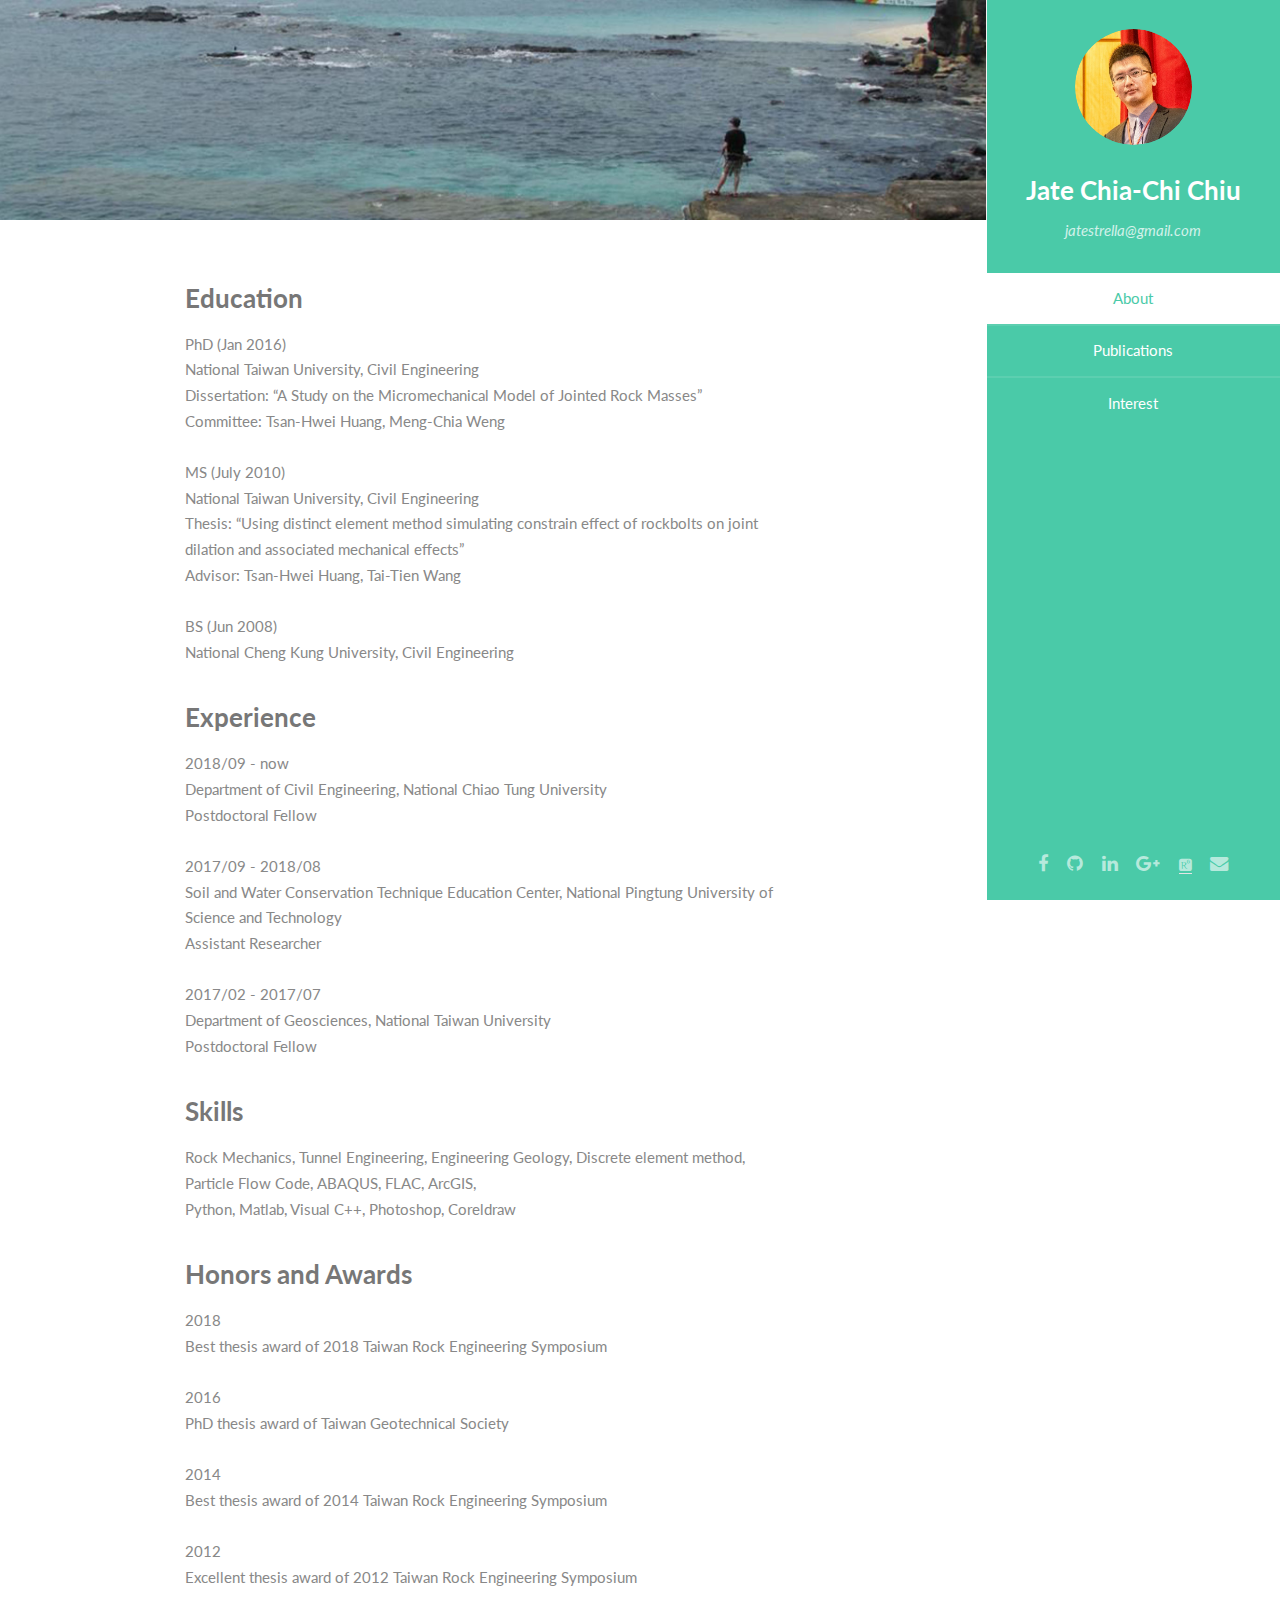
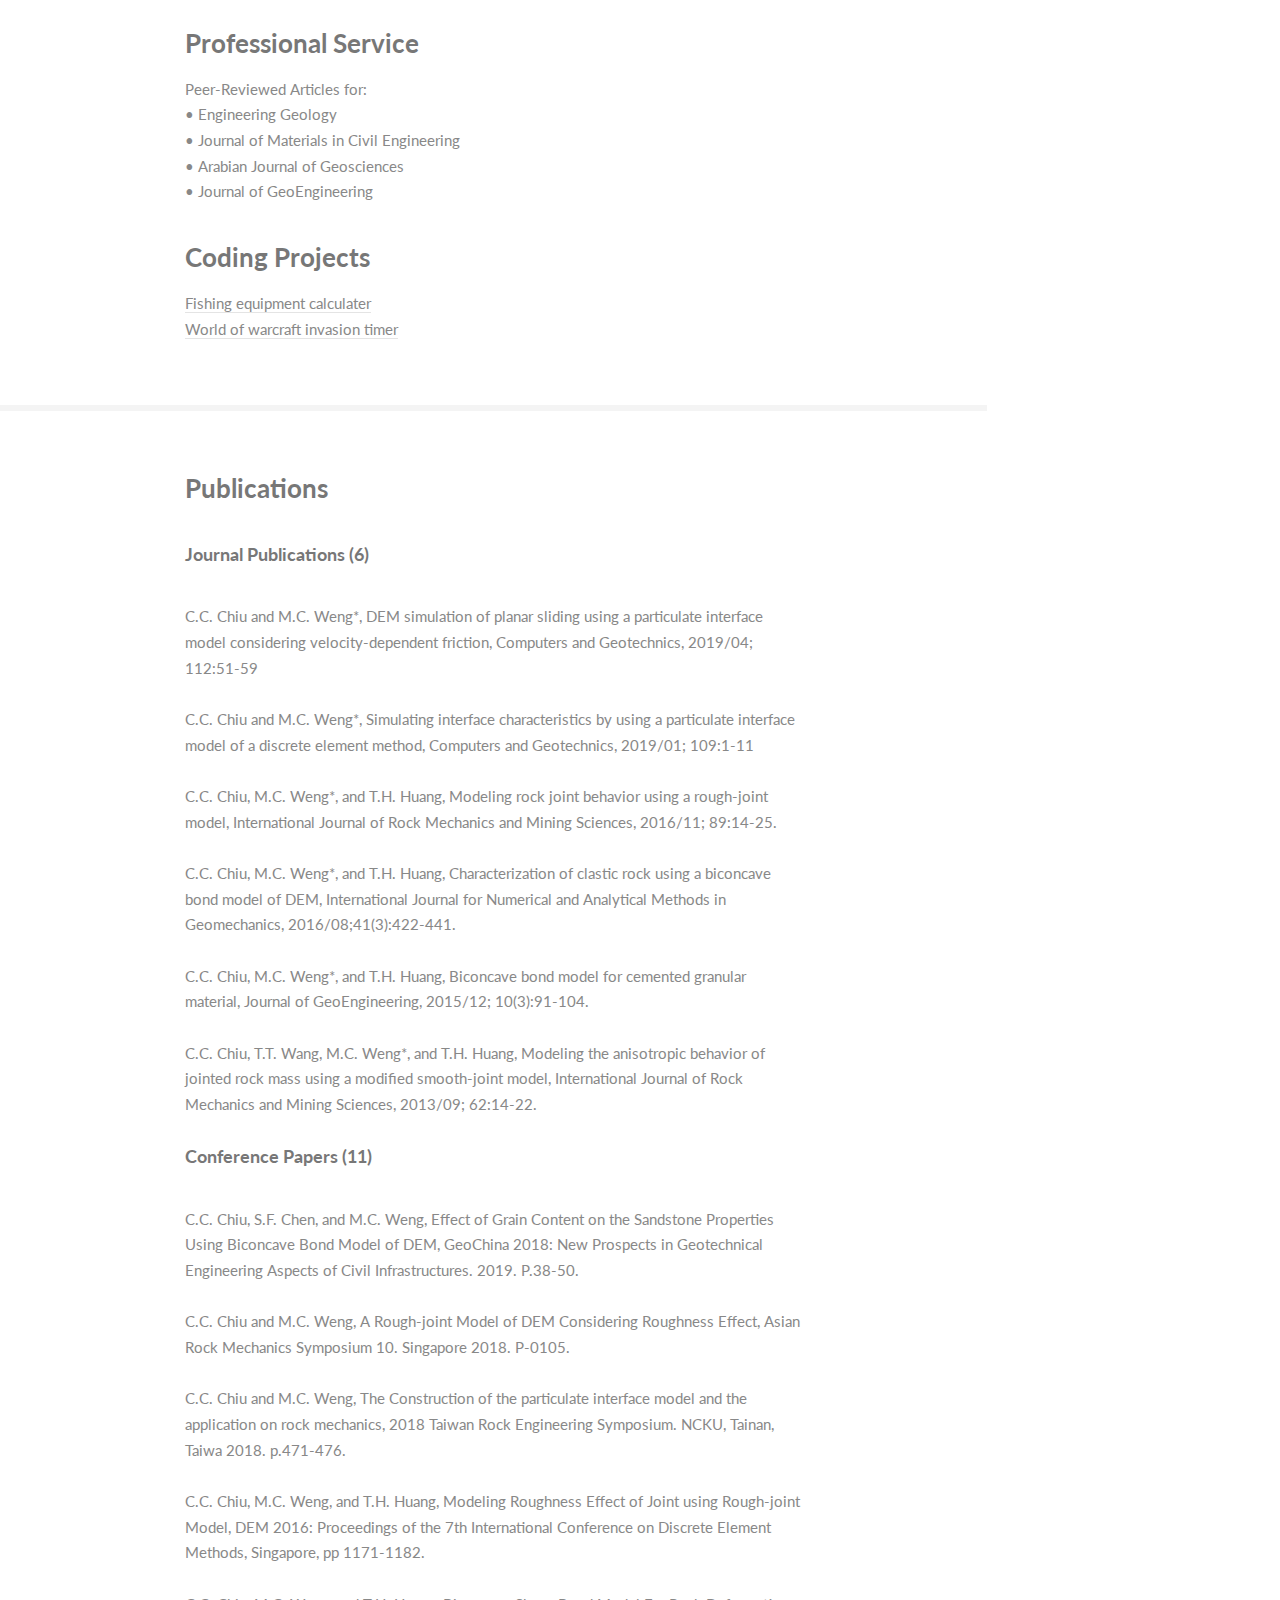
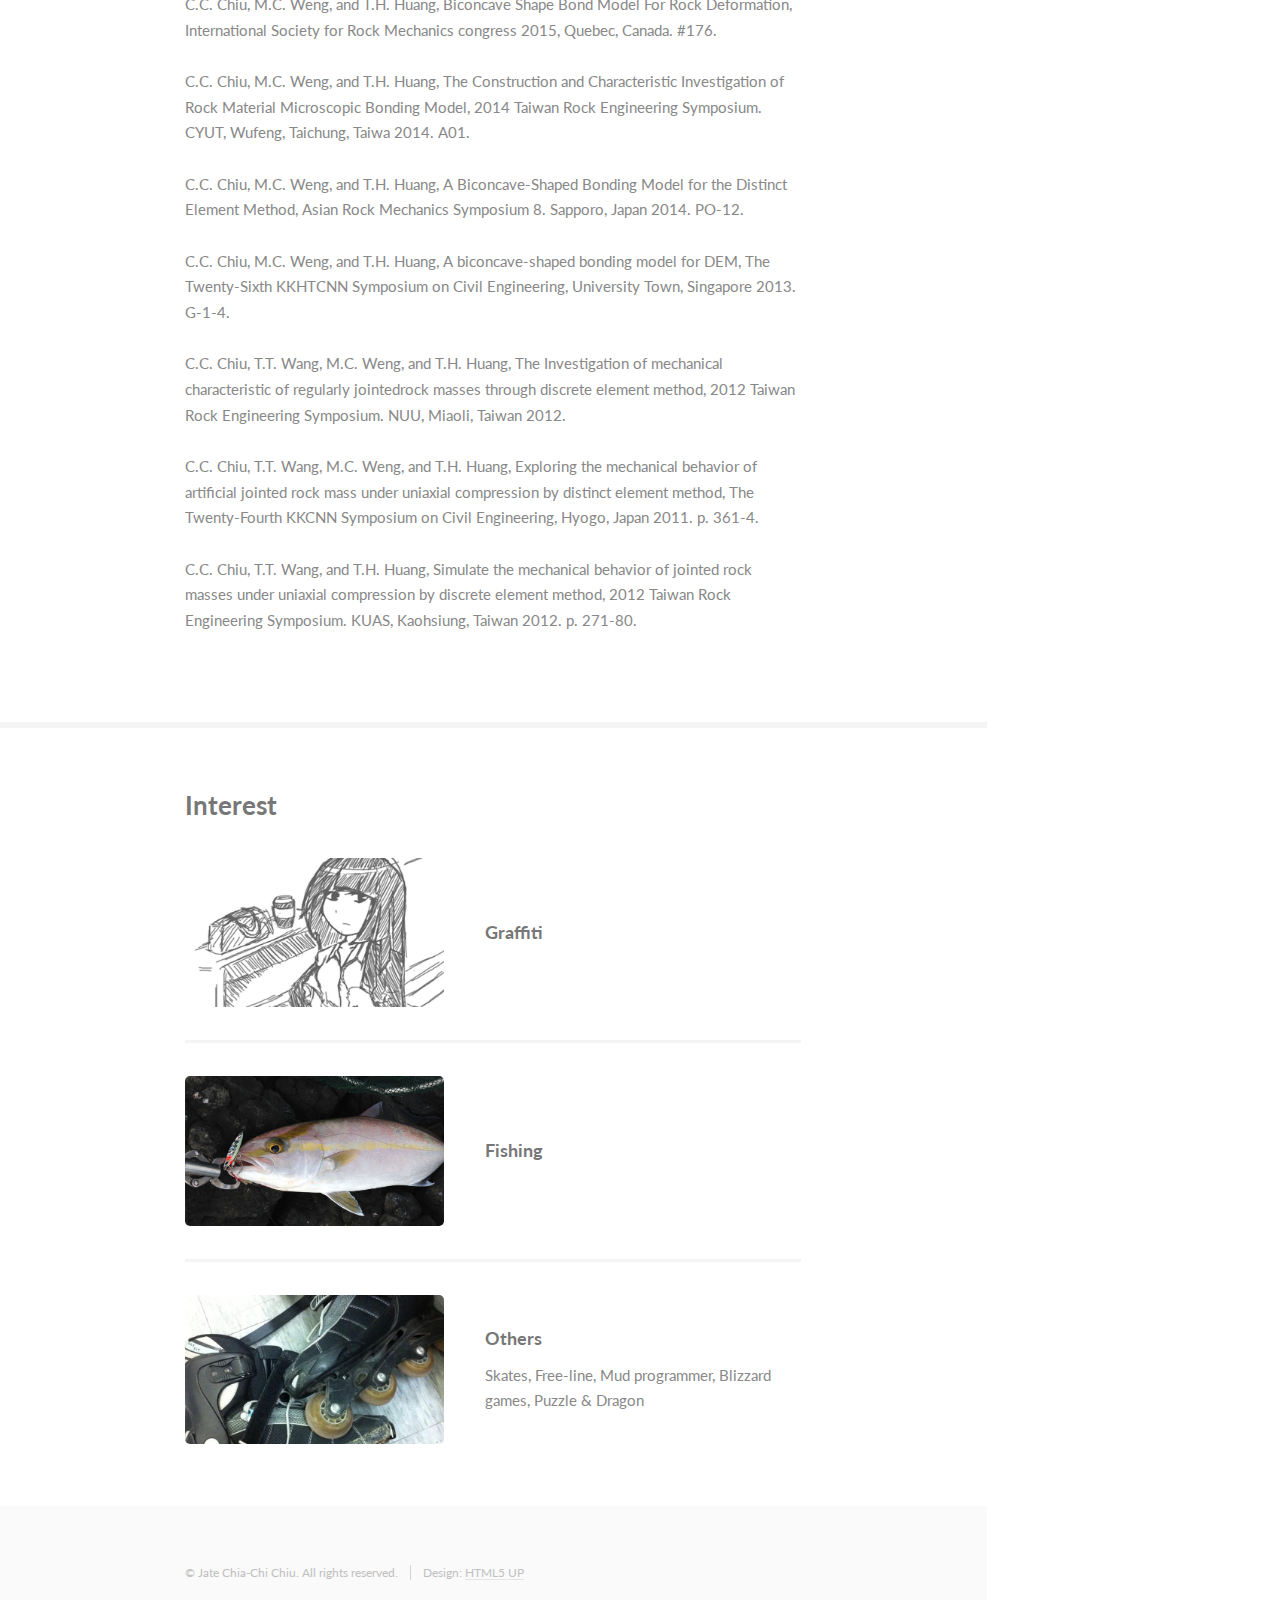
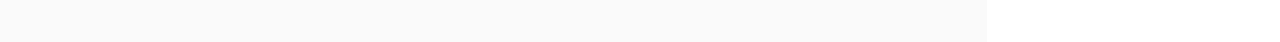
==== commit f17bbf96: "update personal website" ====
--- a/index.html
+++ b/index.html
@@ -141,7 +141,8 @@
 										<h3>Publications</h3>
 									</header>
 									<p>
-										<h4>Journal Publications (5)</h4><br/>
+										<h4>Journal Publications (6)</h4><br/>
+										C.C. Chiu and M.C. Weng*, DEM simulation of planar sliding using a particulate interface model considering velocity-dependent friction, Computers and Geotechnics, 2019/04; 112:51-59<br/><br/>
 										C.C. Chiu and M.C. Weng*, Simulating interface characteristics by using a particulate interface model of a discrete element method, Computers and Geotechnics, 2019/01; 109:1-11<br/><br/>
 										C.C. Chiu, M.C. Weng*, and T.H. Huang, Modeling rock joint behavior using a rough-joint model, International Journal of Rock Mechanics and Mining Sciences, 2016/11; 89:14-25.<br/><br/>
 										C.C. Chiu, M.C. Weng*, and T.H. Huang, Characterization of clastic rock using a biconcave bond model of DEM, International Journal for Numerical and Analytical Methods in Geomechanics, 2016/08;41(3):422-441.<br/><br/>
